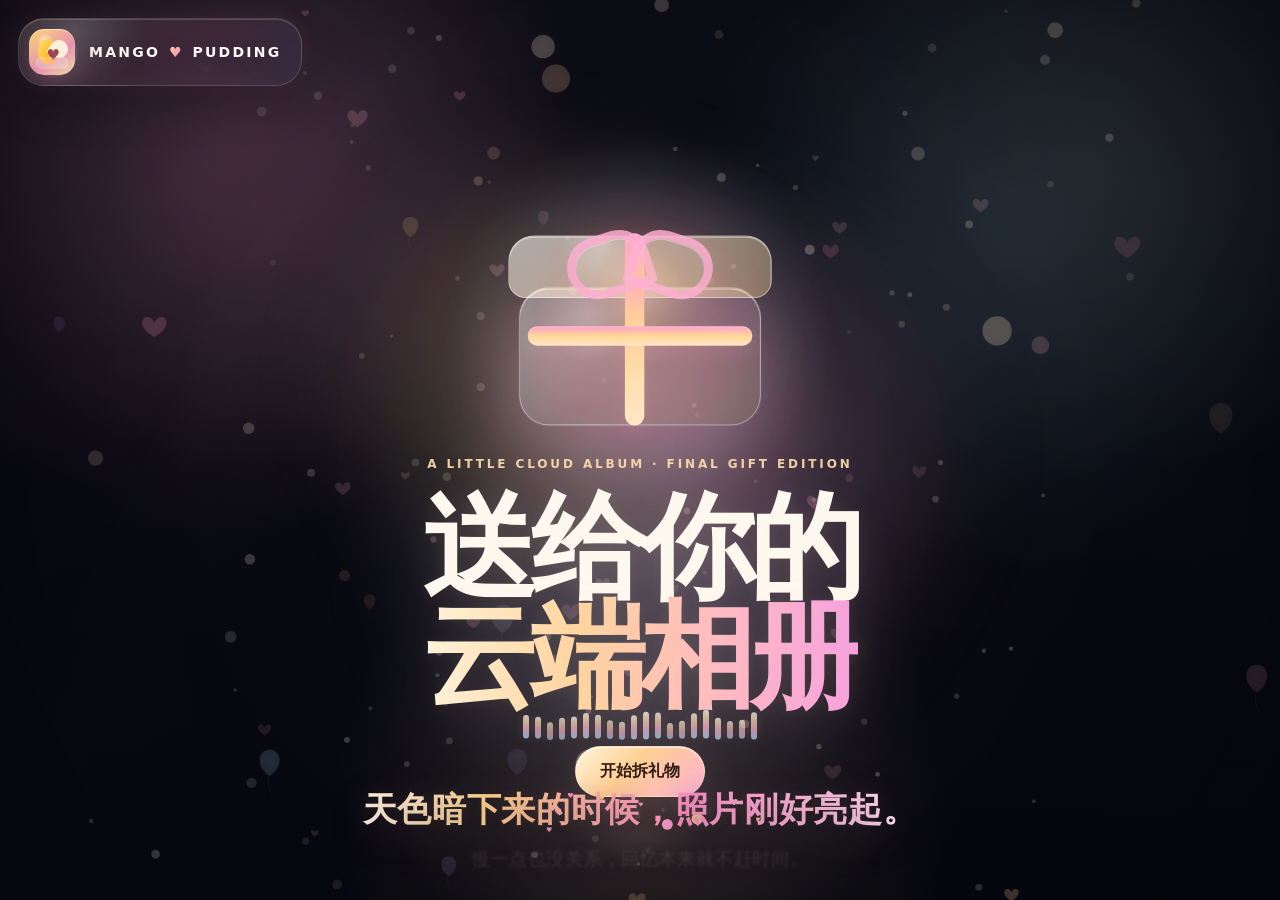
==== index.html @ 4a368c76 "album: mobile build" ====
<!DOCTYPE html>
<html lang="zh-CN">
<head>
  <meta charset="UTF-8" />
  <meta name="viewport" content="width=device-width, initial-scale=1.0, maximum-scale=1.0" />
  <title>送给你的云端相册 · FINAL</title>
  <link rel="stylesheet" href="style.css" />
  <link rel="stylesheet" href="mobile.css" />
</head>
<body>
  <div class="noise"></div>
  <div class="beat-flash" id="beatFlash"></div>
  <canvas id="starCanvas" aria-hidden="true"></canvas>
  <canvas id="fxCanvas" aria-hidden="true"></canvas>

  <div class="variety-subtitle" id="subtitleBar">
    <span class="subtitle-tag" id="subtitleTag">综艺字幕</span>
    <span class="subtitle-text" id="subtitleText">准备拆开这份礼物。</span>
  </div>

  <div class="sfx-badge" id="sfxBadge">♪ BGM READY</div>

  <div class="brand-mark" id="brandMark" title="Mango Pudding inspired mark">
    <div class="brand-orbit"></div>
    <div class="brand-cup">
      <span class="brand-mango"></span>
      <span class="brand-cream"></span>
      <span class="brand-heart">♥</span>
    </div>
    <div class="brand-text">
      <span class="brand-title">MANGO <span class="brand-heart-inline">♥</span> PUDDING</span>
    </div>
  </div>

  <button class="sound-enable-btn" id="soundEnableBtn">启用声音</button>

  <div class="lyric-overlay" id="lyricOverlay">
    <div class="beat-bars" id="beatBars" aria-hidden="true">
      <span class="bar"></span><span class="bar"></span><span class="bar"></span><span class="bar"></span><span class="bar"></span>
      <span class="bar"></span><span class="bar"></span><span class="bar"></span><span class="bar"></span><span class="bar"></span>
      <span class="bar"></span><span class="bar"></span><span class="bar"></span><span class="bar"></span><span class="bar"></span>
      <span class="bar"></span><span class="bar"></span><span class="bar"></span><span class="bar"></span><span class="bar"></span>
    </div>
    <div class="lyric-ghost lyric-prev" id="lyricPrev"></div>
    <strong id="lyricLine">按下音乐，让回忆跟着旋律浮起来。</strong>
    <div class="lyric-ghost lyric-next" id="lyricNext"></div>
    <button type="button" class="lyric-min" id="lyricMin" aria-label="收起歌词">⌄</button>
  </div>

  <main id="app">
    <div class="cinema-vignette" id="cinemaVignette" aria-hidden="true"></div>
    <section class="screen screen-active intro-screen" id="introScreen">
      <div class="aurora"></div>
      <div class="story-progress story-progress-intro" id="storyProgress">
        <div class="story-step active" data-step="intro"><span>01</span><b>开箱礼物</b></div>
        <div class="story-step" data-step="password"><span>02</span><b>输入密码</b></div>
        <div class="story-step" data-step="loading"><span>03</span><b>载入回忆</b></div>
        <div class="story-step" data-step="album"><span>04</span><b>浏览相册</b></div>
        <div class="story-step" data-step="letter"><span>05</span><b>拆开信纸</b></div>
      </div>

      <div class="gift-ceremony-wrap">
        <div class="gift-halo"></div>
        <div class="gift-wrap">
          <div class="gift-box" id="giftBox">
            <div class="gift-lid"></div>
            <div class="gift-ribbon-v"></div>
            <div class="gift-ribbon-h"></div>
            <div class="gift-body"></div>
            <div class="gift-glow"></div>
            <div class="gift-burst gift-burst-1"></div>
            <div class="gift-burst gift-burst-2"></div>
            <div class="gift-burst gift-burst-3"></div>
          </div>
        </div>
      </div>

      <p class="eyebrow">A LITTLE CLOUD ALBUM · FINAL GIFT EDITION</p>
      <h1>送给你的<br><span>云端相册</span></h1>
      <p class="intro-text">这次不是普通网页，是一份可以被慢慢拆开的礼物。先开箱，再看见那些被认真保存的瞬间。</p>
      <div class="intro-action-row">
        <button class="primary-btn" id="openGiftBtn">开始拆礼物</button>
        <span class="intro-pill">适合手机打开 · 仪式感更满</span>
      </div>
    </section>

    <section class="screen password-screen" id="passwordScreen">
      <div class="glass-card password-card">
        <p class="eyebrow">PRIVATE MEMORY</p>
        <h2>输入我们的纪念密码</h2>
        <p class="muted">默认密码是 <b>520</b>，你可以在 <b>app.js</b> 里改成纪念日、生日、第一次见面的日期。</p>
        <div class="password-row">
          <input id="passwordInput" type="password" inputmode="numeric" placeholder="" autocomplete="off" />
          <button id="unlockBtn">进入</button>
        </div>
        <p class="error-text" id="passwordError"></p>
      </div>
    </section>

    <section class="screen loading-screen" id="loadingScreen">
      <div class="loader-orb"><span></span><span></span><span></span></div>
      <p class="eyebrow">MEMORY ENGINE</p>
      <h2>正在拼接这份礼物的回忆剧情</h2>
      <div class="loading-lines" id="loadingLines"></div>
      <div class="progress"><div class="progress-bar" id="progressBar"></div></div>
    </section>

    <section class="screen album-screen" id="albumScreen">
      <div class="m-status" id="mStatus">
        <span class="m-status-brand"><i>♥</i>MANGO PUDDING</span>
        <span class="m-status-days"><b id="mStatusDays">0</b> 天</span>
      </div>
      <header class="topbar">
        <div>
          <p class="eyebrow">LOVE ARCHIVE · FINAL</p>
          <h2>那些值得被认真打开的瞬间</h2>
          <div class="variety-badge">🎬 送礼剧情已进入：相册浏览阶段</div>
        </div>
        <div class="top-actions">
          <button class="ghost-btn icon-btn" id="resetDragBtn"><span>↺</span> 归位</button>
          <button class="ghost-btn icon-btn" id="timelineBtn"><span>◌</span> 时间轴</button>
          <button class="ghost-btn icon-btn" id="letterBtn"><span>✦</span> 信</button>
        </div>
      </header>

      <div class="love-duration-pill" id="loveDuration" aria-live="polite">
        <span class="love-duration-kicker">OUR LITTLE UNIVERSE</span>
        <span class="love-duration-main">
          我们把日子攒成星光：
          <b data-love="days">0</b><em>天</em>
          <b data-love="hours">00</b><em>时</em>
          <b data-love="minutes">00</b><em>分</em>
          <b data-love="seconds">00</b><em>秒</em>
        </span>
        <span class="love-duration-sub">从那一刻开始，时间也有了偏心</span>
      </div>

      <section class="album-stage" id="albumStage">
        <div class="carousel" id="carousel"></div>
        <div class="center-orb" id="centerOrb">
          <span>OUR<br>MEMORY</span>
          <small id="beatHint">BGM PULSE</small>
        </div>
      </section>

      <section class="mobile-gallery" id="mobileGallery"></section>
      <p class="drag-tip" id="dragTip">环绕模式可拖动旋转；切心形时会先爆散再重组；点击照片会从原位飞到中间并支持左右切换。</p>

      <nav class="m-dock" id="mDock" aria-label="相册工具">
        <button type="button" data-act="layout"><span aria-hidden="true">▦</span><em>布局</em></button>
        <button type="button" data-act="timeline"><span aria-hidden="true">◌</span><em>时间轴</em></button>
        <button type="button" data-act="letter"><span aria-hidden="true">✦</span><em>信</em></button>
        <button type="button" data-act="music"><span aria-hidden="true">♪</span><em>音乐</em></button>
      </nav>
    </section>

    <section class="panel-screen" id="timelinePanel">
      <div class="panel glass-card timeline-roll">
        <button class="close-btn" data-close="timelinePanel">×</button>
        <p class="eyebrow">TIMELINE</p>
        <h2>我们的小小时间线</h2>
        <div class="timeline" id="timelineList"></div>
      </div>
    </section>

    <section class="panel-screen" id="letterPanel">
      <div class="panel glass-card letter-paper unfold-paper">
        <button class="close-btn" data-close="letterPanel">×</button>
        <p class="eyebrow">A LETTER FOR YOU</p>
        <h2>写给你</h2>
        <div class="letter-lines" id="letterTypingArea">
          <p class="type-line" data-text="我把这些照片放进一个网页里，不是因为它们拍得多完美，而是因为每一张背后，都有一个我想认真保存的你。"></p>
          <p class="type-line" data-text="真正想送出去的，从来不只是照片本身，而是那时候的风、光、说过的话，还有当时一起站在画面里的心情。"></p>
          <p class="type-line" data-text="如果你喜欢，这个网页以后还可以继续长大。新的照片、新的旅行、新的小事，都能慢慢加进来。"></p>
          <p class="type-line signature type-line-sign" data-text="故事还没写完，下一页留给我们。"></p>
          <div class="letter-signature-stamp">For You · Mango Pudding</div>
        </div>
      </div>
    </section>
  </main>

  <div class="modal" id="photoModal">
    <div class="modal-backdrop" id="modalBackdrop"></div>
    <div class="modal-card">
      <button class="close-btn" id="modalClose">×</button>
      <button class="modal-nav modal-prev" id="modalPrev">‹</button>
      <button class="modal-nav modal-next" id="modalNext">›</button>
      <div class="modal-photo-wrap">
        <img id="modalImg" src="" alt="放大的照片" />
        <div class="memory-sticker big-sticker" id="modalSticker">回忆标签</div>
      </div>
      <div class="modal-content">
        <p class="modal-date" id="modalDate"></p>
        <h3 id="modalTitle"></h3>
        <p id="modalDesc"></p>
      </div>
    </div>
  </div>

  <div class="m-sheet" id="mSheet" aria-hidden="true">
    <div class="m-sheet-backdrop" data-close-sheet></div>
    <div class="m-sheet-card" role="dialog" aria-label="选择相册排布">
      <p class="m-sheet-title">选择相册的样子</p>
      <div class="m-modes">
        <button type="button" data-mode="carousel"><span aria-hidden="true">◯</span>环绕</button>
        <button type="button" data-mode="heart"><span aria-hidden="true">♥</span>双心</button>
        <button type="button" data-mode="grid"><span aria-hidden="true">▦</span>平铺</button>
        <button type="button" data-mode="galaxy"><span aria-hidden="true">✺</span>银河</button>
        <button type="button" data-mode="film"><span aria-hidden="true">▤</span>胶片</button>
        <button type="button" data-mode="focus"><span aria-hidden="true">◎</span>聚焦</button>
      </div>
      <button type="button" class="m-sheet-close" data-close-sheet>收起</button>
    </div>
  </div>

  <audio id="bgm" loop preload="none"></audio>
  <script src="lyrics.js"></script>
  <script src="app.js"></script>
  <script src="mobile-shell.js"></script>
</body>
</html>
---- style.css ----
* { box-sizing: border-box; }
:root {
  --bg: #080811;
  --card: rgba(255,255,255,.1);
  --card-strong: rgba(255,255,255,.16);
  --text: #fff8ef;
  --muted: rgba(255,248,239,.68);
  --gold: #ffd28a;
  --pink: #ff9ecb;
  --blue: #98dcff;
  --line: rgba(255,255,255,.16);
  --beat-scale: 1;
  --flash-alpha: 0;
}
html, body {
  width: 100%; min-height: 100%; margin: 0; overflow-x: hidden;
  font-family: "PingFang SC", "Microsoft YaHei", system-ui, -apple-system, BlinkMacSystemFont, sans-serif;
  background:
    radial-gradient(circle at 20% 15%, rgba(255,154,203,.18), transparent 26%),
    radial-gradient(circle at 80% 25%, rgba(116,211,255,.14), transparent 28%),
    radial-gradient(circle at 50% 90%, rgba(255,210,138,.13), transparent 30%),
    var(--bg);
  color: var(--text);
}
body { min-height: 100vh; }
body.modal-open { overflow: hidden; }
button, input { font: inherit; }
button { cursor: pointer; border: 0; }
.noise {
  position: fixed; inset: 0; pointer-events: none; opacity: .18; mix-blend-mode: overlay;
  background-image: linear-gradient(115deg, transparent 0%, rgba(255,255,255,.05) 50%, transparent 100%);
  z-index: 5;
}
.beat-flash {
  position: fixed; inset: 0; pointer-events: none; z-index: 3;
  background: radial-gradient(circle at 50% 50%, rgba(255,230,186,.18), rgba(255,158,203,.05) 35%, transparent 60%);
  opacity: var(--flash-alpha);
  transition: opacity .12s linear;
  mix-blend-mode: screen;
}
#starCanvas, #fxCanvas {
  position: fixed; inset: 0; width: 100%; height: 100%; pointer-events: none;

  mix-blend-mode: normal !important;
  filter: none !important;
}
#starCanvas { z-index: 0; }
#fxCanvas { z-index: 4; }
#app { position: relative; z-index: 2; }
.screen {
  min-height: 100vh; width: 100%; display: none; position: relative; padding: 26px;
}
.screen-active { display: flex; }
.intro-screen, .password-screen, .loading-screen {
  align-items: center; justify-content: center; text-align: center; flex-direction: column;
}
.album-screen { flex-direction: column; }
.glass-card {
  background: linear-gradient(180deg, rgba(255,255,255,.12), rgba(255,255,255,.08));
  border: 1px solid rgba(255,255,255,.14);
  backdrop-filter: blur(24px); -webkit-backdrop-filter: blur(24px);
  box-shadow: 0 24px 80px rgba(0,0,0,.28), inset 0 1px 0 rgba(255,255,255,.25);
}
.aurora {
  position: absolute; pointer-events: none; width: 70vw; height: 70vw; max-width: 780px; max-height: 780px;
  border-radius: 999px;
  background:
    radial-gradient(circle at 40% 40%, rgba(255,210,138,.32), transparent 38%),
    radial-gradient(circle at 60% 50%, rgba(255,158,203,.26), transparent 46%),
    radial-gradient(circle at 50% 65%, rgba(152,220,255,.2), transparent 42%);
  filter: blur(42px); animation: breathe 7s ease-in-out infinite;
}
@keyframes breathe { 0%,100% { transform: scale(.9) rotate(0deg); opacity: .75;} 50% { transform: scale(1.08) rotate(10deg); opacity: 1; } }
.eyebrow { letter-spacing: .22em; font-size: 12px; color: var(--gold); margin: 0 0 12px; font-weight: 700; }
h1,h2,h3,p { position: relative; z-index: 2; }
h1 { font-size: clamp(42px, 8vw, 92px); line-height: 1.04; margin: 10px 0 16px; letter-spacing: -0.07em; text-shadow: 0 16px 45px rgba(255,158,203,.22); }
h1 span { background: linear-gradient(110deg, #fff8ef, #ffd28a 38%, #ff9ecb 70%, #98dcff); -webkit-background-clip: text; color: transparent; }
h2 { font-size: clamp(28px, 5vw, 54px); line-height: 1.08; margin: 0 0 14px; letter-spacing: -0.05em; }
.intro-text, .muted, .drag-tip { color: var(--muted); max-width: 680px; line-height: 1.8; }
.primary-btn,.ghost-btn,.password-row button {
  position: relative; z-index: 10; color: #18100c;
  background: linear-gradient(135deg, #fff8df, #ffd28a, #ffb7dc);
  border-radius: 999px; padding: 14px 24px; font-weight: 800;
  box-shadow: 0 16px 50px rgba(255,172,129,.28), inset 0 1px 0 rgba(255,255,255,.7);
  transition: transform .25s ease, box-shadow .25s ease, filter .25s ease;
}
.primary-btn:hover,.ghost-btn:hover,.password-row button:hover { transform: translateY(-2px); box-shadow: 0 22px 65px rgba(255,172,129,.35), inset 0 1px 0 rgba(255,255,255,.75); }
.primary-btn:disabled { opacity: .7; cursor: default; }
.ghost-btn { background: rgba(255,255,255,.1); color: var(--text); border: 1px solid rgba(255,255,255,.14); backdrop-filter: blur(16px); box-shadow: none; padding: 10px 16px; }
.story-progress {
  position: absolute; top: 20px; left: 50%; transform: translateX(-50%);
  width: min(1100px, calc(100vw - 32px)); display: flex; gap: 10px; z-index: 10;
}
.story-step {
  flex: 1; min-width: 0; padding: 10px 12px; border-radius: 18px;
  background: rgba(255,255,255,.06); border: 1px solid rgba(255,255,255,.08);
  color: rgba(255,248,239,.6); display: flex; align-items: center; gap: 10px; backdrop-filter: blur(16px);
}
.story-step span {
  width: 26px; height: 26px; border-radius: 999px; display: inline-flex; align-items: center; justify-content: center;
  background: rgba(255,255,255,.08); font-size: 12px; font-weight: 700;
}
.story-step b { font-size: 13px; font-weight: 700; white-space: nowrap; overflow: hidden; text-overflow: ellipsis; }
.story-step.active, .story-step.done {
  color: #fff8ef; background: rgba(255,255,255,.12); border-color: rgba(255,255,255,.18);
}
.story-step.active span, .story-step.done span {
  background: linear-gradient(135deg, #fff8df, #ffd28a, #ffb7dc); color: #22160e;
}
.story-step.active { box-shadow: 0 0 0 1px rgba(255,255,255,.04), 0 16px 40px rgba(255,158,203,.12); }
.gift-ceremony-wrap { position: relative; margin-top: 72px; }
.gift-halo {
  position: absolute; inset: 50% auto auto 50%; transform: translate(-50%, -50%);
  width: 320px; height: 320px; border-radius: 999px;
  background: radial-gradient(circle, rgba(255,210,138,.24), rgba(255,158,203,.16) 40%, transparent 70%);
  filter: blur(14px); animation: haloBreath 3.2s ease-in-out infinite;
}
@keyframes haloBreath { 0%,100% { transform: translate(-50%, -50%) scale(.9);} 50% { transform: translate(-50%, -50%) scale(1.08);} }
.gift-wrap { pointer-events: none; height: 220px; width: 240px; position: relative; margin-bottom: 22px; perspective: 900px; }
.gift-box { position: absolute; inset: 0; transform-style: preserve-3d; animation: floatGift 3.5s ease-in-out infinite; }
.gift-box.opening { animation: none; }
@keyframes floatGift { 0%,100% { transform: translateY(0) rotate(-2deg);} 50% { transform: translateY(-12px) rotate(2deg);} }
.gift-body {
  position: absolute; left: 35px; right: 35px; bottom: 15px; height: 110px; border-radius: 24px;
  background: linear-gradient(145deg, rgba(255,255,255,.36), rgba(255,174,211,.28));
  border: 1px solid rgba(255,255,255,.36); box-shadow: inset 0 1px 0 rgba(255,255,255,.65), 0 25px 65px rgba(255,158,203,.25);
}
.gift-lid {
  position: absolute; left: 25px; right: 25px; bottom: 118px; height: 44px; border-radius: 22px 22px 14px 14px;
  background: linear-gradient(145deg, rgba(255,248,239,.52), rgba(255,210,138,.34)); border: 1px solid rgba(255,255,255,.4);
  transform-origin: 10% 100%; transition: transform 1.1s cubic-bezier(.2,.8,.2,1); z-index: 4;
}
.gift-box.opening .gift-lid { transform: rotateZ(-28deg) translate(-20px, -34px); }
.gift-ribbon-v,.gift-ribbon-h { position: absolute; background: linear-gradient(180deg, #ff9ecb, #ffd28a); z-index: 5; }
.gift-ribbon-v { left: 106px; bottom: 16px; width: 18px; height: 146px; border-radius: 12px; }
.gift-ribbon-h { left: 42px; right: 42px; bottom: 74px; height: 18px; border-radius: 12px; }
.gift-glow {
  position: absolute; left: 50%; bottom: 74px; transform: translateX(-50%); width: 74px; height: 74px; border-radius: 999px;
  background: radial-gradient(circle, rgba(255,255,255,.9), rgba(255,210,138,.55), transparent 70%); filter: blur(6px); opacity: .45;
  transition: opacity .5s ease, transform .8s ease;
}
.gift-box.opening .gift-glow { opacity: 1; transform: translateX(-50%) scale(1.6); }
.gift-burst {
  position: absolute; left: 50%; bottom: 90px; width: 6px; height: 6px; border-radius: 999px; opacity: 0;
  background: radial-gradient(circle, rgba(255,255,255,.95), rgba(255,210,138,.8), transparent 72%);
  transform: translate(-50%, -50%) scale(.2);
}
.gift-box.opening .gift-burst-1 { animation: burstUp 1s ease forwards; }
.gift-box.opening .gift-burst-2 { animation: burstLeft 1s ease forwards .05s; }
.gift-box.opening .gift-burst-3 { animation: burstRight 1s ease forwards .09s; }
@keyframes burstUp { 0%{opacity:0; transform:translate(-50%,-20%) scale(.2);} 30%{opacity:1;} 100%{opacity:0; transform:translate(-50%,-230%) scale(18);} }
@keyframes burstLeft { 0%{opacity:0; transform:translate(-50%,-30%) scale(.2);} 30%{opacity:1;} 100%{opacity:0; transform:translate(-440%,-180%) scale(13);} }
@keyframes burstRight { 0%{opacity:0; transform:translate(-50%,-30%) scale(.2);} 30%{opacity:1;} 100%{opacity:0; transform:translate(340%,-170%) scale(13);} }
.intro-action-row { display: flex; align-items: center; gap: 14px; flex-wrap: wrap; justify-content: center; }
.intro-pill {
  padding: 10px 14px; border-radius: 999px; background: rgba(255,255,255,.08); border: 1px solid rgba(255,255,255,.1);
  color: rgba(255,248,239,.72); font-size: 13px; backdrop-filter: blur(14px);
}
.password-card {
  width: min(720px, calc(100vw - 32px)); padding: 40px 28px; border-radius: 28px;
}
.password-row { display: flex; gap: 12px; justify-content: center; flex-wrap: wrap; }
.password-row input {
  min-width: min(340px, calc(100vw - 80px)); padding: 16px 18px; border-radius: 18px; border: 1px solid rgba(255,255,255,.16);
  background: rgba(255,255,255,.08); color: var(--text); outline: none; box-shadow: inset 0 1px 0 rgba(255,255,255,.16);
}
.password-row input::placeholder { color: rgba(255,255,255,.35); }
.error-text { min-height: 22px; color: #ffb6c7; }
.loader-orb { display:flex; gap:10px; margin-bottom: 18px; }
.loader-orb span {
  width: 16px; height: 16px; border-radius: 999px; background: linear-gradient(135deg, #fff8df, #ffd28a, #ff9ecb);
  animation: loaderBounce 1.1s ease-in-out infinite;
}
.loader-orb span:nth-child(2){ animation-delay: .12s; }
.loader-orb span:nth-child(3){ animation-delay: .24s; }
@keyframes loaderBounce { 0%,100%{ transform: translateY(0); opacity: .5;} 50%{ transform: translateY(-12px); opacity:1;} }
.loading-lines { width:min(720px, calc(100vw - 32px)); text-align:left; margin: 10px auto 16px; color: rgba(255,248,239,.74); min-height: 120px; }
.loading-line { margin: 12px 0; opacity: 0; animation: fadeLine .35s ease forwards; }
@keyframes fadeLine { to { opacity: 1; transform: translateY(0); } }
.progress { width:min(720px, calc(100vw - 32px)); height: 12px; border-radius: 999px; background: rgba(255,255,255,.08); overflow:hidden; }
.progress-bar { width:0%; height:100%; border-radius:999px; background: linear-gradient(90deg, #fff8df, #ffd28a, #ff9ecb, #98dcff); box-shadow: 0 0 20px rgba(255,210,138,.3); transition: width .45s ease; }
.topbar { display:flex; justify-content: space-between; align-items:flex-start; gap: 18px; margin-top: 54px; flex-wrap: wrap; }
.top-actions { display:flex; gap:10px; flex-wrap: wrap; align-items: center; }
.mode-switch {
  display:flex; align-items:center; gap:8px; padding:6px; border-radius:999px; background: rgba(255,255,255,.08);
  border:1px solid rgba(255,255,255,.12); backdrop-filter: blur(16px); box-shadow: 0 8px 32px rgba(0,0,0,.18);
}
.mode-btn {
  border:0; border-radius:999px; padding:10px 16px; color: rgba(255,248,239,.82); background: transparent; font-weight:700; transition: all .28s ease;
}
.mode-btn:hover { background: rgba(255,255,255,.08); color:#fff8ef; }
.mode-btn.active {
  background: linear-gradient(135deg, rgba(255,248,223,.95), rgba(255,210,138,.95), rgba(255,183,220,.95)); color:#18100c;
  box-shadow: 0 8px 28px rgba(255,172,129,.24);
}
.variety-badge {
  display: inline-flex; align-items: center; gap: 8px; margin-top: 8px; padding: 8px 14px; border-radius: 999px;
  background: rgba(255,255,255,.08); border: 1px solid rgba(255,255,255,.12); color: rgba(255,248,239,.76); font-size: 13px;
}
.album-stage {
  position: relative; min-height: 540px; margin-top: 16px; border-radius: 36px; overflow: hidden;
  background: linear-gradient(180deg, rgba(255,255,255,.04), rgba(255,255,255,.02));
  border: 1px solid rgba(255,255,255,.08); box-shadow: inset 0 1px 0 rgba(255,255,255,.06);
  touch-action: none;
}
.carousel { position: absolute; inset: 0; }
.center-orb {
  position:absolute; left:50%; top:50%; transform: translate(-50%, -50%) scale(var(--beat-scale));
  width: 158px; height: 158px; border-radius: 999px; display:flex; flex-direction:column; align-items:center; justify-content:center;
  text-align:center; color:#fff8ef; font-weight:800; letter-spacing:.06em;
  background: radial-gradient(circle at 30% 30%, rgba(255,255,255,.18), rgba(255,255,255,.05) 55%, rgba(255,210,138,.06));
  border: 1px solid rgba(255,255,255,.14); box-shadow: 0 16px 60px rgba(0,0,0,.28), inset 0 1px 0 rgba(255,255,255,.18);
  backdrop-filter: blur(20px); transition: transform .14s linear, box-shadow .14s linear;
}
.center-orb small { display:block; margin-top:10px; font-size:11px; color: rgba(255,248,239,.54); letter-spacing: .18em; }
.photo-card {
  position: absolute; left:50%; top:50%; width: 174px; height: 246px; border-radius: 24px; padding: 10px; background: rgba(14,14,22,.58);
  border: 1px solid rgba(255,255,255,.12); box-shadow: 0 20px 70px rgba(0,0,0,.34); cursor:pointer; overflow: visible;
  transition: transform .82s cubic-bezier(.2,.82,.18,1), opacity .48s ease, filter .48s ease, box-shadow .4s ease;
}
.photo-card::before {
  content:""; position:absolute; inset:-10px; border-radius:28px; background: radial-gradient(circle at 50% 50%, rgba(255,210,138,.18), transparent 70%);
  opacity:0; transition: opacity .35s ease; pointer-events:none;
}
.photo-card:hover::before, .photo-card.front-photo::before { opacity: 1; }
.photo-card:hover { box-shadow: 0 32px 90px rgba(0,0,0,.55), 0 0 24px rgba(255,210,138,.15); }
.photo-card img, .mobile-photo img, #modalImg {
  width:100%; height:100%; object-fit: cover; border-radius: 18px; display:block; user-select:none; pointer-events:none;
}
.photo-card img { box-shadow: 0 18px 55px rgba(0,0,0,.28); }
.photo-card > span {
  position:absolute; left:18px; right:18px; bottom: 14px; z-index:3; font-size:14px; font-weight:700; color:#fff8ef;
  text-shadow: 0 4px 20px rgba(0,0,0,.55);
}
.memory-sticker {
  position:absolute; top:-10px; right:-8px; z-index:4; padding: 8px 12px; border-radius: 14px;
  background: linear-gradient(135deg, rgba(255,248,223,.96), rgba(255,210,138,.92), rgba(255,183,220,.92));
  color:#24170f; font-weight: 900; font-size: 11px; letter-spacing: .06em; box-shadow: 0 10px 26px rgba(255,172,129,.24);
  transform: rotate(8deg);
}
.memory-sticker.alt { left:-8px; right:auto; transform: rotate(-7deg); background: linear-gradient(135deg, rgba(255,255,255,.95), rgba(152,220,255,.9), rgba(255,183,220,.86)); }
.big-sticker {
  top: 18px; right: 18px; left: auto; transform: rotate(6deg); font-size: 12px; padding: 10px 14px;
}
.mobile-gallery { display:none; margin-top: 20px; grid-template-columns: repeat(2, minmax(0, 1fr)); gap: 14px; }
.mobile-photo {
  position:relative; min-height: 210px; border-radius: 22px; padding: 8px; background: rgba(14,14,22,.55);
  border:1px solid rgba(255,255,255,.12); box-shadow: 0 14px 40px rgba(0,0,0,.25);
}
.mobile-photo span { position:absolute; left:16px; bottom: 12px; font-size:13px; font-weight:700; text-shadow:0 4px 18px rgba(0,0,0,.5); }
.drag-tip { max-width: 760px; margin: 18px auto 0; text-align: center; }
.panel-screen {
  position: fixed; inset: 0; display:none; align-items:center; justify-content:center; padding: 24px; z-index: 40;
  background: rgba(8,8,17,.48); backdrop-filter: blur(10px);
}
.panel-screen.show { display:flex; }
.panel { width: min(880px, calc(100vw - 32px)); max-height: min(84vh, 860px); overflow:auto; border-radius: 32px; padding: 28px 24px 24px; position:relative; }
.timeline-roll {
  transform-origin: top center; transform: perspective(1200px) rotateX(-16deg) scaleY(.25) translateY(-30px); opacity:0;
  transition: transform .7s cubic-bezier(.18,.82,.18,1), opacity .42s ease; overflow:hidden;
}
.panel-screen.show .timeline-roll { transform: perspective(1200px) rotateX(0) scaleY(1) translateY(0); opacity:1; }
.timeline { position:relative; display:grid; gap: 16px; margin-top: 14px; }
.timeline::before {
  content:""; position:absolute; left: 44px; top:0; bottom:0; width:2px;
  background: linear-gradient(180deg, rgba(255,210,138,.8), rgba(255,158,203,.55), rgba(152,220,255,.45)); opacity:.55;
}
.timeline-item {
  position:relative; padding: 18px 18px 18px 74px; border-radius: 20px; background: rgba(255,255,255,.05);
  border: 1px solid rgba(255,255,255,.08); opacity:0; transform: translateY(26px); transition: transform .45s ease, opacity .45s ease;
}
.timeline-item::before {
  content:""; position:absolute; left:37px; top: 24px; width:16px; height:16px; border-radius:999px;
  background: linear-gradient(135deg, #ffd28a, #ff9ecb); box-shadow: 0 0 24px rgba(255,182,124,.42);
}
.timeline-date { display:inline-flex; margin-bottom: 8px; padding: 6px 10px; border-radius:999px; background: rgba(255,255,255,.08); font-size:12px; color:var(--gold); font-weight:800; }
.panel-screen.show .timeline-item { opacity:1; transform: translateY(0); }
.panel-screen.show .timeline-item:nth-child(1){ transition-delay:.10s; }
.panel-screen.show .timeline-item:nth-child(2){ transition-delay:.18s; }
.panel-screen.show .timeline-item:nth-child(3){ transition-delay:.26s; }
.panel-screen.show .timeline-item:nth-child(4){ transition-delay:.34s; }
.panel-screen.show .timeline-item:nth-child(5){ transition-delay:.42s; }
.unfold-paper {
  transform-origin: top center; transform: perspective(1200px) rotateX(-24deg) scaleY(.18); opacity:0;
  transition: transform .78s cubic-bezier(.18,.82,.18,1), opacity .42s ease;
  background: linear-gradient(180deg, rgba(255,253,246,.97), rgba(255,248,237,.95)), rgba(255,255,255,.95);
  color: #4a3a2a; box-shadow: 0 34px 110px rgba(0,0,0,.35), inset 0 0 40px rgba(255,215,167,.18);
}
.unfold-paper .eyebrow, .unfold-paper h2 { color: #7f5f3d; }
.unfold-paper p { color:#5d4a39; }
.panel-screen.show .unfold-paper { transform: perspective(1200px) rotateX(0) scaleY(1); opacity:1; }
.letter-lines { margin-top:18px; min-height: 220px; }
.type-line { min-height: 2.2em; white-space: pre-wrap; line-height: 2; letter-spacing:.01em; }
.type-line.typing::after, .type-line.done::after {
  content:""; display:inline-block; width:10px; height:1.05em; margin-left:3px; vertical-align:-2px; background: rgba(127,95,61,.75); animation: caretBlink .8s step-end infinite;
}
.type-line.done::after { display:none; }
@keyframes caretBlink { 50% { opacity:0; } }
.type-line-sign { text-align:right; font-weight: 800; }
.modal {
  display:flex !important; opacity:0; visibility:hidden; pointer-events:none; transition: opacity .34s ease, visibility .34s ease;
  position: fixed; inset:0; z-index: 60; align-items: center; justify-content: center; padding: 18px;
}
.modal.show { opacity:1; visibility:visible; pointer-events:auto; }
.modal-backdrop { position:absolute; inset:0; opacity:0; transition: opacity .34s ease; background: rgba(8,8,17,.68); backdrop-filter: blur(14px); }
.modal.show .modal-backdrop { opacity:1; }
.modal-card {
  position:relative; z-index:2; width: min(960px, calc(100vw - 32px)); max-height: min(90vh, 760px); display:grid; grid-template-columns: 1.05fr .95fr;
  gap: 22px; align-items: stretch; padding: 18px; border-radius: 30px;
  background: linear-gradient(180deg, rgba(255,255,255,.13), rgba(255,255,255,.08));
  border: 1px solid rgba(255,255,255,.14); backdrop-filter: blur(24px);
  box-shadow: 0 30px 90px rgba(0,0,0,.36), inset 0 1px 0 rgba(255,255,255,.24);
  transform: translateY(24px) scale(.88); opacity:0; transform-origin:center center;
  transition: transform .46s cubic-bezier(.18,.82,.18,1), opacity .34s ease;
}
.modal.show .modal-card { transform: translateY(0) scale(1); opacity:1; }
.modal.flighting .modal-card { opacity: 0 !important; transform: scale(.92) translateY(20px) !important; }
.modal-photo-wrap { position:relative; min-height: 420px; border-radius: 24px; overflow: hidden; }
.modal-photo-wrap img {
  border-radius: 24px; height: 100%; min-height: 420px; object-fit: cover; transform: scale(1.08); transition: transform .62s cubic-bezier(.18,.82,.18,1) .05s;
}
.modal.show .modal-photo-wrap img { transform: scale(1); }
.modal-content { display:flex; flex-direction:column; justify-content:center; padding-right: 12px; }
.modal-content > * { opacity:0; transform: translateY(12px); transition: opacity .34s ease, transform .42s ease; }
.modal.show .modal-content > * { opacity:1; transform: translateY(0); }
.modal.show .modal-content > *:nth-child(1){ transition-delay:.08s; }
.modal.show .modal-content > *:nth-child(2){ transition-delay:.14s; }
.modal.show .modal-content > *:nth-child(3){ transition-delay:.20s; }
.modal-date { color: var(--gold); letter-spacing:.16em; font-size: 12px; font-weight: 800; margin-bottom: 8px; }
.modal-content h3 { margin: 0 0 14px; font-size: clamp(28px, 4vw, 46px); line-height: 1.08; text-wrap: balance; }
.modal-content p:last-child { color: rgba(255,248,239,.78); line-height: 1.9; }
.close-btn {
  position:absolute; right: 16px; top: 16px; width: 42px; height: 42px; border-radius: 999px; z-index:5;
  background: rgba(255,255,255,.1); color: var(--text); border:1px solid rgba(255,255,255,.12); backdrop-filter: blur(12px);
}
.modal-nav {
  position:absolute; top:50%; transform: translateY(-50%); z-index:6; width:52px; height:52px; border-radius:999px;
  background: rgba(255,255,255,.12); color:var(--text); border:1px solid rgba(255,255,255,.12); backdrop-filter: blur(12px); font-size: 28px; font-weight: 700;
}
.modal-prev { left: 12px; }
.modal-next { right: 12px; }
.modal-flight-clone {
  position: fixed; object-fit: cover; border-radius: 22px; z-index: 70;
  box-shadow: 0 20px 80px rgba(0,0,0,.4), 0 0 20px rgba(255,210,138,.2);
  transition: left .52s cubic-bezier(.18,.82,.18,1), top .52s cubic-bezier(.18,.82,.18,1), width .52s cubic-bezier(.18,.82,.18,1), height .52s cubic-bezier(.18,.82,.18,1), border-radius .52s cubic-bezier(.18,.82,.18,1), opacity .18s ease;
  pointer-events: none;
}
.variety-subtitle {
  position: fixed; left: 50%; bottom: 18px; transform: translateX(-50%) translateY(0); width: min(720px, calc(100vw - 26px)); z-index: 80;
  display:flex; align-items:center; gap:12px; padding: 12px 16px; border-radius: 20px; background: rgba(8,8,17,.74);
  border:1px solid rgba(255,255,255,.12); backdrop-filter: blur(16px); box-shadow: 0 18px 60px rgba(0,0,0,.36);
}
.subtitle-tag {
  flex: none; padding: 8px 10px; border-radius: 999px; background: linear-gradient(135deg, #fff8df, #ffd28a, #ffb7dc); color:#21140d; font-size: 12px; font-weight: 900;
}
.subtitle-text { color: rgba(255,248,239,.95); font-size: 14px; line-height: 1.6; }
.sfx-badge {
  position: fixed; top: 18px; right: 18px; z-index: 81; padding: 10px 12px; border-radius: 999px; font-size: 12px; font-weight: 800;
  color: #22160e; background: linear-gradient(135deg, rgba(255,248,223,.96), rgba(152,220,255,.94), rgba(255,183,220,.92));
  box-shadow: 0 10px 30px rgba(0,0,0,.18); opacity: 0; transform: translateY(-10px); transition: opacity .25s ease, transform .25s ease;
}
.sfx-badge.show { opacity: 1; transform: translateY(0); }
@media (max-width: 960px) {
  .modal-card { grid-template-columns: 1fr; max-height: 90vh; overflow:auto; }
  .modal-photo-wrap { min-height: 320px; }
  .modal-photo-wrap img { min-height: 320px; }
  .modal-content { padding-right: 0; }
}
@media (max-width: 760px) {
  .screen { padding: 18px; }
  .story-progress { position: static; transform:none; width:100%; margin-bottom: 10px; overflow:auto; padding-bottom: 4px; }
  .story-step { min-width: 142px; }
  .gift-ceremony-wrap { margin-top: 18px; }
  .topbar { margin-top: 16px; }
  .album-stage { min-height: 420px; }
  .photo-card { display:none; }
  .mobile-gallery { display:grid; }
  .center-orb { width: 132px; height: 132px; }
  .mode-switch { width:100%; justify-content:center; order:-1; }
  .top-actions { width:100%; }
  .mode-btn { flex:1; min-width:0; }
  .timeline::before, .timeline-item::before { display:none; }
  .timeline-item { padding-left: 18px; }
  .panel { width: calc(100vw - 22px); padding: 22px 16px 18px; }
  .letter-lines { min-height: 280px; }
  .variety-subtitle { width: calc(100vw - 16px); bottom: 10px; }
  .subtitle-text { font-size: 13px; }
  .modal-nav { width:44px; height:44px; }
}


/* ===== final-v2：修复弹窗遮挡 + 50张照片适配 ===== */
.panel-screen {
  z-index: 6000 !important;
  background: rgba(8,8,17,.76) !important;
  backdrop-filter: blur(20px) saturate(1.05) !important;
  -webkit-backdrop-filter: blur(20px) saturate(1.05) !important;
}

.panel {
  z-index: 6001 !important;
}

.modal {
  z-index: 7000 !important;
}

.modal-flight-clone {
  z-index: 7200 !important;
}

.variety-subtitle {
  z-index: 8000 !important;
}

.sfx-badge {
  z-index: 8001 !important;
}

.close-btn,
.modal-nav {
  z-index: 7100 !important;
}

.album-screen {
  position: relative;
  z-index: 2;
}

/* 50张照片时需要更轻巧，不然心形和平铺会拥挤 */
.photo-card {
  width: clamp(92px, 8.2vw, 142px) !important;
  height: clamp(130px, 11.6vw, 202px) !important;
  padding: 7px !important;
  border-radius: 18px !important;
}

.photo-card img {
  border-radius: 14px !important;
}

.photo-card > span {
  font-size: clamp(10px, .86vw, 13px) !important;
  left: 12px !important;
  right: 12px !important;
  bottom: 10px !important;
}

.memory-sticker {
  font-size: 9px !important;
  padding: 6px 8px !important;
  border-radius: 10px !important;
}

.big-sticker {
  font-size: 12px !important;
  padding: 10px 14px !important;
}

.timeline-roll,
.unfold-paper {
  isolation: isolate;
}

@media (max-width: 760px) {
  .photo-card {
    display: none !important;
  }
  .mobile-gallery {
    grid-template-columns: repeat(3, minmax(0, 1fr)) !important;
    padding-bottom: 86px;
  }
  .mobile-photo {
    min-height: 160px !important;
  }
}


/* ===== final-v3-float：去UI框 + 漂浮相册 + 单张拖拽 + 浪漫背景 ===== */

/* 去除截图里框出的沉重 UI */
.album-screen .topbar > div:first-child {
  display: none !important;
}

.album-screen .topbar {
  position: fixed !important;
  top: 18px !important;
  right: 18px !important;
  left: auto !important;
  margin: 0 !important;
  padding: 0 !important;
  width: auto !important;
  z-index: 5600 !important;
  justify-content: flex-end !important;
  pointer-events: none;
}

.album-screen .top-actions {
  pointer-events: auto;
  justify-content: flex-end !important;
}

.mode-switch,
.ghost-btn {
  background: rgba(255, 255, 255, .075) !important;
  border: 1px solid rgba(255, 255, 255, .12) !important;
  box-shadow: 0 10px 34px rgba(0, 0, 0, .18) !important;
}

.drag-tip,
.variety-subtitle {
  display: none !important;
}

/* 去除照片所处的大框，让照片直接浮在页面中 */
.album-stage {
  position: fixed !important;
  inset: 0 !important;
  min-height: 100vh !important;
  margin: 0 !important;
  border: 0 !important;
  border-radius: 0 !important;
  background: transparent !important;
  box-shadow: none !important;
  overflow: visible !important;
  z-index: 2 !important;
}

.center-orb {
  display: none !important;
}

.carousel {
  position: fixed !important;
  inset: 0 !important;
  overflow: visible !important;
}

/* 浪漫背景：爱心 + 粉色花瓣 + 柔光 */
body::before {
  content: "";
  position: fixed;
  inset: 0;
  pointer-events: none;
  z-index: 0;
  background:
    radial-gradient(circle at 18% 22%, rgba(255, 135, 188, .24), transparent 28%),
    radial-gradient(circle at 82% 18%, rgba(255, 205, 224, .18), transparent 26%),
    radial-gradient(circle at 52% 74%, rgba(255, 210, 138, .15), transparent 32%),
    linear-gradient(135deg, #120915 0%, #101521 45%, #1b0d1c 100%);
}

body::after {
  content: "♡  ❤  ♡  ❀  ♡  ❤  ❀  ♡  ❤  ♡  ❀  ♡";
  position: fixed;
  inset: auto 0 -80px 0;
  height: 160vh;
  color: rgba(255, 190, 216, .22);
  font-size: 32px;
  letter-spacing: 42px;
  line-height: 4.2;
  white-space: pre-wrap;
  pointer-events: none;
  z-index: 1;
  animation: romanticFloat 22s linear infinite;
  filter: blur(.2px);
}

@keyframes romanticFloat {
  from { transform: translateY(0) translateX(-4vw) rotate(-4deg); }
  to { transform: translateY(-42vh) translateX(4vw) rotate(4deg); }
}

#starCanvas {
  opacity: .68;
}

/* 照片漂浮质感 */
.photo-card {
  backdrop-filter: blur(10px);
  -webkit-backdrop-filter: blur(10px);
  background:
    linear-gradient(180deg, rgba(255, 255, 255, .16), rgba(255, 255, 255, .06)) !important;
  border: 1px solid rgba(255, 255, 255, .16) !important;
}

.photo-card.is-dragging {
  transition: none !important;
  filter: brightness(1.14) saturate(1.12) !important;
  box-shadow:
    0 34px 100px rgba(0,0,0,.52),
    0 0 42px rgba(255, 158, 203, .34) !important;
  cursor: grabbing !important;
}

.photo-card.is-pinned {
  z-index: 5400 !important;
  box-shadow:
    0 30px 90px rgba(0,0,0,.48),
    0 0 28px rgba(255, 210, 138, .18) !important;
}

.photo-card.is-pinned::after {
  content: "已取出";
  position: absolute;
  left: 10px;
  top: -10px;
  padding: 5px 8px;
  border-radius: 999px;
  background: linear-gradient(135deg, rgba(255,248,223,.96), rgba(255,183,220,.94));
  color: #23140d;
  font-size: 9px;
  font-weight: 900;
  letter-spacing: .08em;
  box-shadow: 0 8px 20px rgba(255,158,203,.22);
}

/* 歌词：不做底部黑框，改成漂亮的悬浮歌词 */
.lyric-overlay {
  position: fixed;
  left: 50%;
  bottom: 34px;
  transform: translateX(-50%);
  width: min(980px, calc(100vw - 36px));
  z-index: 5900;
  text-align: center;
  pointer-events: none;
  text-shadow:
    0 2px 12px rgba(0,0,0,.45),
    0 0 22px rgba(255, 158, 203, .28);
}

.lyric-kicker {
  display: inline-flex;
  margin-bottom: 8px;
  padding: 6px 12px;
  border-radius: 999px;
  background: rgba(255, 255, 255, .11);
  border: 1px solid rgba(255, 255, 255, .16);
  color: rgba(255, 220, 236, .86);
  font-size: 11px;
  font-weight: 900;
  letter-spacing: .18em;
  backdrop-filter: blur(12px);
}

#lyricLine {
  display: block;
  font-size: clamp(22px, 4.2vw, 56px);
  line-height: 1.18;
  letter-spacing: -0.045em;
  font-weight: 950;
  background: linear-gradient(100deg, #fff8ef 0%, #ffd28a 28%, #ff9ecb 62%, #ffe7f1 100%);
  -webkit-background-clip: text;
  color: transparent;
  filter: drop-shadow(0 8px 26px rgba(255, 158, 203, .16));
  animation: lyricBreath 2.8s ease-in-out infinite;
}

#lyricLine.changed {
  animation: lyricPop .46s cubic-bezier(.16,.84,.2,1), lyricBreath 2.8s ease-in-out infinite .46s;
}

@keyframes lyricPop {
  0% { opacity: 0; transform: translateY(14px) scale(.96); filter: blur(6px); }
  100% { opacity: 1; transform: translateY(0) scale(1); filter: blur(0); }
}

@keyframes lyricBreath {
  0%, 100% { transform: translateY(0) scale(1); }
  50% { transform: translateY(-2px) scale(1.012); }
}

.panel-screen {
  z-index: 7000 !important;
}

.modal {
  z-index: 7600 !important;
}

/* 手机端让控制按钮不压住歌词 */
@media (max-width: 760px) {
  .album-screen .topbar {
    top: 10px !important;
    right: 10px !important;
    left: 10px !important;
    width: auto !important;
  }

  .album-screen .top-actions {
    gap: 7px !important;
  }

  .mode-switch {
    width: 100% !important;
  }

  .ghost-btn {
    padding: 8px 11px !important;
    font-size: 12px !important;
  }

  .lyric-overlay {
    bottom: 20px;
  }

  #lyricLine {
    font-size: clamp(22px, 8vw, 38px);
  }

  body::after {
    font-size: 24px;
    letter-spacing: 24px;
  }
}


/* ===== final-v4-music：数字键切歌 + 滚轮切布局 + 左上角动效图标 ===== */

/* 只保留 时间轴 / 信 / 归位 三个按钮 */
.mode-switch,
#musicBtn {
  display: none !important;
}

.album-screen .topbar {
  top: 20px !important;
  right: 20px !important;
}

.album-screen .top-actions {
  gap: 10px !important;
}

.ghost-btn {
  min-width: 62px;
  text-align: center;
}

/* 左上角 Mango Pudding 灵感动效图标，不直接写完整文字 */
.brand-mark {
  position: fixed;
  left: 22px;
  top: 22px;
  z-index: 5900;
  display: flex;
  align-items: center;
  gap: 12px;
  padding: 10px 13px 10px 10px;
  border-radius: 24px;
  background:
    linear-gradient(135deg, rgba(255,255,255,.14), rgba(255,255,255,.06));
  border: 1px solid rgba(255,255,255,.14);
  backdrop-filter: blur(18px) saturate(1.18);
  -webkit-backdrop-filter: blur(18px) saturate(1.18);
  box-shadow:
    0 16px 44px rgba(0,0,0,.22),
    inset 0 1px 0 rgba(255,255,255,.18);
}

.brand-orbit {
  position: absolute;
  left: 9px;
  top: 9px;
  width: 54px;
  height: 54px;
  border-radius: 999px;
  border: 1px solid rgba(255, 210, 138, .45);
  border-top-color: rgba(255, 158, 203, .86);
  border-right-color: rgba(152, 220, 255, .6);
  animation: brandSpin 5.2s linear infinite;
  pointer-events: none;
}

.brand-cup {
  position: relative;
  width: 52px;
  height: 52px;
  border-radius: 18px 18px 22px 22px;
  background:
    radial-gradient(circle at 34% 28%, rgba(255,255,255,.72), transparent 16%),
    linear-gradient(145deg, rgba(255, 213, 126, .96), rgba(255, 151, 196, .82) 62%, rgba(255, 238, 184, .88));
  box-shadow:
    inset 0 1px 0 rgba(255,255,255,.48),
    0 8px 24px rgba(255,158,203,.22);
  overflow: hidden;
  transform: translateZ(0);
}

.brand-cup::after {
  content: "";
  position: absolute;
  left: 6px;
  right: 6px;
  bottom: 6px;
  height: 12px;
  border-radius: 999px;
  background: rgba(255,255,255,.22);
  filter: blur(.2px);
}

.brand-mango {
  position: absolute;
  left: 9px;
  top: 10px;
  width: 20px;
  height: 26px;
  border-radius: 60% 45% 60% 45%;
  background: linear-gradient(145deg, #ffe56f, #ffb22e 62%, #ff8abf);
  transform: rotate(-22deg);
  box-shadow: 0 0 16px rgba(255, 210, 138, .42);
}

.brand-cream {
  position: absolute;
  right: 7px;
  top: 11px;
  width: 18px;
  height: 18px;
  border-radius: 999px 999px 999px 4px;
  background: rgba(255, 249, 226, .9);
  transform: rotate(35deg);
}

.brand-heart {
  position: absolute;
  left: 50%;
  top: 50%;
  transform: translate(-40%, -32%);
  color: rgba(135, 44, 69, .86);
  font-size: 15px;
  animation: brandPulse 1.8s ease-in-out infinite;
}

.brand-text {
  display: grid;
  grid-template-columns: auto auto auto;
  align-items: center;
  gap: 7px;
  color: rgba(255,248,239,.92);
  line-height: 1;
}

.brand-text b {
  font-size: 17px;
  letter-spacing: .05em;
  background: linear-gradient(135deg, #fff8ef, #ffd28a 55%, #ff9ecb);
  -webkit-background-clip: text;
  color: transparent;
}

.brand-text i {
  font-style: normal;
  font-size: 10px;
  letter-spacing: .16em;
  text-transform: uppercase;
  color: rgba(255, 231, 239, .64);
  width: 74px;
  white-space: nowrap;
  overflow: hidden;
}

@keyframes brandSpin {
  to { transform: rotate(360deg); }
}

@keyframes brandPulse {
  0%, 100% { transform: translate(-40%, -32%) scale(1); opacity: .72; }
  50% { transform: translate(-40%, -32%) scale(1.18); opacity: 1; }
}

/* 歌曲名提示 */
.sfx-badge {
  top: 84px !important;
  right: 20px !important;
  max-width: min(460px, calc(100vw - 42px));
  white-space: nowrap;
  overflow: hidden;
  text-overflow: ellipsis;
}

/* 歌词更像音乐 MV 字幕 */
.lyric-overlay {
  bottom: 30px !important;
}

.lyric-kicker {
  background:
    linear-gradient(135deg, rgba(255,255,255,.16), rgba(255,255,255,.08)) !important;
  color: rgba(255, 228, 239, .9) !important;
}

#lyricLine {
  font-weight: 1000 !important;
  background:
    linear-gradient(100deg, #fff8ef 0%, #ffd28a 24%, #ff8fc6 58%, #ffe9f3 100%) !important;
  -webkit-background-clip: text !important;
  color: transparent !important;
  text-shadow: none !important;
}

.layout-toast {
  position: fixed;
  left: 50%;
  top: 86px;
  transform: translateX(-50%);
  z-index: 5900;
  padding: 10px 15px;
  border-radius: 999px;
  background: rgba(255,255,255,.1);
  border: 1px solid rgba(255,255,255,.14);
  color: rgba(255,248,239,.9);
  backdrop-filter: blur(18px);
  -webkit-backdrop-filter: blur(18px);
  box-shadow: 0 12px 32px rgba(0,0,0,.22);
  opacity: 0;
  pointer-events: none;
  transition: opacity .26s ease, transform .26s ease;
}

.layout-toast.show {
  opacity: 1;
  transform: translateX(-50%) translateY(4px);
}

@media (max-width: 760px) {
  .brand-mark {
    left: 10px;
    top: 10px;
    transform: scale(.88);
    transform-origin: left top;
  }

  .album-screen .topbar {
    top: 10px !important;
    right: 8px !important;
    left: auto !important;
    width: auto !important;
  }

  .album-screen .top-actions {
    width: auto !important;
    flex-direction: column;
    align-items: flex-end;
    gap: 6px !important;
  }

  .ghost-btn {
    min-width: 54px;
  }

  .sfx-badge {
    top: 94px !important;
    right: 10px !important;
  }

  .lyric-overlay {
    bottom: 18px !important;
  }

  #lyricLine {
    font-size: clamp(21px, 7.2vw, 34px) !important;
  }
}


/* ===== v5 lyrics-ready：外置歌词适配 ===== */
#lyricLine {
  max-width: min(1100px, calc(100vw - 32px));
  margin: 0 auto;
  word-break: keep-all;
  overflow-wrap: anywhere;
}

.lyric-overlay.real-lyrics #lyricLine {
  font-size: clamp(20px, 3.6vw, 48px);
}

@media (max-width: 760px) {
  .lyric-overlay.real-lyrics #lyricLine {
    font-size: clamp(18px, 6.4vw, 32px);
  }
}


/* ===== final-v7：音频播放修复 + LRC信息过滤 ===== */
.sound-enable-btn {
  position: fixed;
  right: 20px;
  bottom: 22px;
  z-index: 9000;
  border: 1px solid rgba(255,255,255,.18);
  border-radius: 999px;
  padding: 11px 16px;
  color: #24140e;
  font-weight: 900;
  background: linear-gradient(135deg, #fff8df, #ffd28a, #ff9ecb);
  box-shadow:
    0 14px 38px rgba(0,0,0,.22),
    0 0 24px rgba(255,158,203,.18),
    inset 0 1px 0 rgba(255,255,255,.7);
  cursor: pointer;
  transition: transform .22s ease, opacity .22s ease, filter .22s ease;
}

.sound-enable-btn:hover {
  transform: translateY(-2px);
  filter: brightness(1.04);
}

.sound-enable-btn.enabled {
  opacity: .58;
}

.sound-enable-btn.error {
  background: linear-gradient(135deg, #ffe1e8, #ff9eb8);
  color: #3b0712;
}

.lyric-overlay {
  bottom: 78px !important;
}

.audio-debug-tip {
  position: fixed;
  left: 50%;
  bottom: 20px;
  transform: translateX(-50%);
  z-index: 9001;
  width: min(760px, calc(100vw - 40px));
  text-align: center;
  padding: 9px 12px;
  border-radius: 999px;
  background: rgba(0,0,0,.45);
  border: 1px solid rgba(255,255,255,.12);
  color: rgba(255,248,239,.88);
  font-size: 12px;
  backdrop-filter: blur(14px);
  opacity: 0;
  pointer-events: none;
  transition: opacity .25s ease, transform .25s ease;
}

.audio-debug-tip.show {
  opacity: 1;
  transform: translateX(-50%) translateY(-4px);
}

@media (max-width: 760px) {
  .sound-enable-btn {
    right: 10px;
    bottom: 12px;
    padding: 9px 12px;
    font-size: 12px;
  }

  .lyric-overlay {
    bottom: 70px !important;
  }
}


/* ===== final-v8：音频硬修版 ===== */
#bgm.native-audio-player {
  position: fixed;
  right: 18px;
  bottom: 66px;
  width: min(320px, calc(100vw - 36px));
  z-index: 9100;
  opacity: .92;
  filter: drop-shadow(0 12px 28px rgba(0,0,0,.35));
  border-radius: 999px;
}

.sound-enable-btn {
  z-index: 9200 !important;
}

.audio-debug-tip {
  z-index: 9201 !important;
}

@media (max-width: 760px) {
  #bgm.native-audio-player {
    left: 10px;
    right: 10px;
    bottom: 58px;
    width: calc(100vw - 20px);
  }

  .sound-enable-btn {
    bottom: 8px !important;
  }

  .lyric-overlay {
    bottom: 112px !important;
  }
}


/* ===== final-v9：clean luxury minimal UI ===== */
.story-progress,
.intro-text,
.intro-pill,
.drag-tip,
.sound-enable-btn,
.audio-debug-tip,
.sfx-badge,
#bgm.native-audio-player,
.lyric-kicker {
  display: none !important;
}

.intro-screen {
  justify-content: center;
}

.gift-ceremony-wrap {
  margin-top: 6vh;
}

.intro-action-row {
  justify-content: center;
  margin-top: 20px;
}

.lyric-overlay {
  bottom: 24px !important;
  width: min(1200px, calc(100vw - 40px));
  padding: 0;
  background: transparent;
  border: 0;
  box-shadow: none;
  backdrop-filter: none;
  text-align: center;
}

#lyricLine {
  display: block;
  font-size: clamp(30px, 4.5vw, 64px);
  font-weight: 950;
  line-height: 1.08;
  letter-spacing: -0.03em;
  background: linear-gradient(90deg, #fff6dc 0%, #ffd89d 33%, #ffb6c8 66%, #f59ed9 100%);
  -webkit-background-clip: text;
  background-clip: text;
  color: transparent;
  text-shadow:
    0 6px 30px rgba(255, 173, 201, .18),
    0 2px 12px rgba(255, 215, 160, .14);
}

.lyric-overlay.real-lyrics #lyricLine {
  font-size: clamp(28px, 4.1vw, 58px);
}

.topbar {
  padding-top: 10px;
}

.album-screen .topbar {
  align-items: flex-start;
}

.variety-badge {
  display: none !important;
}

.topbar h2 {
  font-size: clamp(28px, 4vw, 56px);
  letter-spacing: -0.03em;
}

.top-actions {
  gap: 10px;
}

.ghost-btn {
  min-width: 84px;
  height: 48px;
  padding: 0 18px;
  font-size: 15px;
  font-weight: 800;
  border-radius: 999px;
  background: rgba(20, 24, 42, .42);
  backdrop-filter: blur(18px);
  border: 1px solid rgba(255,255,255,.12);
  box-shadow: 0 10px 26px rgba(0,0,0,.18);
}

.password-card .muted {
  max-width: 560px;
  margin: 0 auto 24px;
}

.variety-subtitle {
  bottom: 18px;
  width: min(680px, calc(100vw - 32px));
  background: rgba(8, 10, 20, .22);
  border-color: rgba(255,255,255,.06);
  backdrop-filter: blur(10px);
  opacity: .58;
}

.subtitle-tag {
  display: none;
}

.subtitle-text {
  font-size: 12px;
  color: rgba(255,255,255,.74);
}

@media (max-width: 760px) {
  .lyric-overlay {
    bottom: 18px !important;
    width: calc(100vw - 20px);
  }

  #lyricLine {
    font-size: clamp(24px, 7vw, 40px);
  }

  .lyric-overlay.real-lyrics #lyricLine {
    font-size: clamp(22px, 6.2vw, 34px);
  }

  .topbar h2 {
    font-size: clamp(24px, 7vw, 34px);
  }

  .ghost-btn {
    min-width: 70px;
    height: 42px;
    padding: 0 14px;
    font-size: 14px;
  }

  .variety-subtitle {
    width: calc(100vw - 20px);
    bottom: 10px;
  }
}


/* ===== final-v10：ultimate visual edition ===== */
:root {
  --v10-gold: #ffdca7;
  --v10-pink: #ffb2d6;
  --v10-peach: #ffc792;
  --v10-deep: #090814;
}

body::before {
  content: "";
  position: fixed;
  inset: 0;
  pointer-events: none;
  z-index: 0;
  background:
    radial-gradient(circle at 18% 18%, rgba(255, 132, 188, .16), transparent 28%),
    radial-gradient(circle at 78% 16%, rgba(255, 222, 171, .14), transparent 24%),
    radial-gradient(circle at 50% 72%, rgba(255, 165, 202, .10), transparent 25%),
    linear-gradient(180deg, rgba(255,255,255,.02), rgba(0,0,0,0));
  mix-blend-mode: screen;
}

body::after {
  content: "";
  position: fixed;
  inset: 0;
  pointer-events: none;
  z-index: 1;
  background:
    radial-gradient(circle at center, transparent 45%, rgba(2,4,12,.22) 100%),
    linear-gradient(180deg, rgba(0,0,0,.08), rgba(0,0,0,.2));
}

#app {
  position: relative;
  z-index: 2;
}

.cinema-vignette {
  position: fixed;
  inset: 0;
  pointer-events: none;
  z-index: 1;
  background:
    radial-gradient(circle at center, transparent 38%, rgba(8,8,18,.06) 58%, rgba(4,4,12,.20) 100%);
}

.brand-mark {
  top: 18px;
  left: 18px;
  padding: 10px 14px 10px 10px;
  border-radius: 22px;
  background: linear-gradient(135deg, rgba(255,255,255,.10), rgba(255,255,255,.04));
  border: 1px solid rgba(255,255,255,.12);
  box-shadow: 0 14px 36px rgba(0,0,0,.24), inset 0 1px 0 rgba(255,255,255,.14);
  backdrop-filter: blur(16px);
  transform-origin: left top;
}

.brand-mark::after {
  content: "MANGO ♥ PUDDING";
  position: absolute;
  left: 12px;
  top: calc(100% + 8px);
  font-size: 10px;
  letter-spacing: .22em;
  color: rgba(255, 228, 196, .55);
  white-space: nowrap;
}

.brand-cup {
  width: 52px;
  height: 52px;
  box-shadow: 0 8px 24px rgba(255, 168, 195, .18), inset 0 1px 0 rgba(255,255,255,.45);
}

.brand-text {
  gap: 8px;
}

.brand-text i {
  font-size: 11px;
  letter-spacing: .14em;
  text-transform: uppercase;
}

.eyebrow {
  color: rgba(255, 220, 171, .92);
  letter-spacing: .24em;
  text-shadow: 0 0 20px rgba(255, 211, 156, .12);
}

.intro-screen h1 {
  font-size: clamp(62px, 9vw, 118px);
  line-height: .94;
  letter-spacing: -0.05em;
  text-shadow: 0 14px 48px rgba(255, 173, 207, .10), 0 2px 16px rgba(255, 219, 161, .08);
}

.intro-screen h1 span,
.password-card h2,
.loading-screen h2,
.topbar h2,
.panel h2 {
  background: linear-gradient(90deg, #fff7df 0%, #ffd79b 36%, #ffb5ca 74%, #f59de2 100%);
  -webkit-background-clip: text;
  background-clip: text;
  color: transparent;
}

.gift-halo {
  filter: blur(20px);
  opacity: .95;
}

.gift-wrap {
  transform: scale(1.08);
}

.primary-btn, .password-row button, #unlockBtn {
  background: linear-gradient(135deg, #fff6de 0%, #ffd092 42%, #ffb1d4 100%);
  color: #2f1b14;
  border: 1px solid rgba(255,255,255,.24);
  box-shadow: 0 16px 44px rgba(255, 159, 195, .16), inset 0 1px 0 rgba(255,255,255,.72);
}

.primary-btn:hover, .password-row button:hover, #unlockBtn:hover {
  transform: translateY(-2px) scale(1.015);
  box-shadow: 0 22px 52px rgba(255, 159, 195, .20), inset 0 1px 0 rgba(255,255,255,.78);
}

.glass-card,
.panel,
.password-card {
  background: linear-gradient(145deg, rgba(255,255,255,.11), rgba(255,255,255,.05));
  border: 1px solid rgba(255,255,255,.12);
  box-shadow: 0 24px 80px rgba(0,0,0,.26), inset 0 1px 0 rgba(255,255,255,.12);
  backdrop-filter: blur(18px);
}

.password-row input {
  background: rgba(255,255,255,.06);
  border: 1px solid rgba(255,255,255,.12);
  box-shadow: inset 0 1px 0 rgba(255,255,255,.08);
}

.album-screen .topbar {
  position: fixed;
  top: 16px;
  left: 50%;
  transform: translateX(-50%);
  width: calc(100vw - 140px);
  max-width: 1180px;
  padding: 0;
  pointer-events: none;
  z-index: 35;
}

.album-screen .topbar > div:first-child {
  opacity: .92;
}

.album-screen .topbar .eyebrow {
  margin-bottom: 4px;
}

.album-screen .topbar h2 {
  font-size: clamp(24px, 3.2vw, 48px);
  margin: 0;
  text-shadow: 0 8px 24px rgba(0,0,0,.18);
}

.top-actions {
  pointer-events: auto;
  align-self: center;
  background: rgba(7, 10, 18, .28);
  padding: 8px;
  border-radius: 999px;
  border: 1px solid rgba(255,255,255,.10);
  box-shadow: 0 18px 44px rgba(0,0,0,.18), inset 0 1px 0 rgba(255,255,255,.08);
  backdrop-filter: blur(16px);
}

.ghost-btn.icon-btn {
  min-width: 96px;
  gap: 8px;
  font-weight: 850;
  color: rgba(255, 244, 233, .94);
  background: linear-gradient(135deg, rgba(255,255,255,.12), rgba(255,255,255,.04));
  transition: transform .24s ease, box-shadow .24s ease, background .24s ease;
}

.ghost-btn.icon-btn span {
  display: inline-flex;
  align-items: center;
  justify-content: center;
  width: 22px;
  height: 22px;
  border-radius: 50%;
  background: linear-gradient(135deg, rgba(255, 226, 192, .28), rgba(255, 179, 208, .2));
  box-shadow: inset 0 1px 0 rgba(255,255,255,.25);
  font-size: 12px;
}

.ghost-btn.icon-btn:hover {
  transform: translateY(-2px);
  background: linear-gradient(135deg, rgba(255,255,255,.18), rgba(255,255,255,.08));
  box-shadow: 0 14px 34px rgba(255, 162, 197, .10);
}

.album-stage {
  padding-top: 80px;
}

.center-orb {
  width: 170px;
  height: 170px;
  background:
    radial-gradient(circle at 32% 28%, rgba(255,255,255,.30), transparent 35%),
    linear-gradient(160deg, rgba(255,255,255,.18), rgba(255,255,255,.05));
  border: 1px solid rgba(255,255,255,.12);
  box-shadow:
    0 24px 80px rgba(0,0,0,.32),
    0 0 0 1px rgba(255,255,255,.04),
    0 0 40px rgba(255, 194, 212, .12);
  backdrop-filter: blur(18px);
}

.center-orb span {
  color: rgba(255,247,237,.92);
  letter-spacing: .12em;
}

.center-orb small {
  color: rgba(255, 220, 171, .68);
}

.carousel .photo-card,
.mobile-gallery .photo-card {
  box-shadow: 0 18px 44px rgba(0,0,0,.22), 0 0 0 1px rgba(255,255,255,.06);
  backdrop-filter: blur(6px);
}

.carousel .photo-card::after,
.mobile-gallery .photo-card::after {
  content: "";
  position: absolute;
  inset: 0;
  border-radius: inherit;
  background: linear-gradient(180deg, rgba(255,255,255,.08), transparent 20%, transparent 80%, rgba(255,255,255,.05));
  pointer-events: none;
}

.modal-card {
  background: linear-gradient(145deg, rgba(255,255,255,.16), rgba(255,255,255,.08));
  box-shadow: 0 30px 90px rgba(0,0,0,.34), inset 0 1px 0 rgba(255,255,255,.18);
  border: 1px solid rgba(255,255,255,.14);
  backdrop-filter: blur(26px);
}

.panel-screen {
  background: rgba(2,4,12,.34);
  backdrop-filter: blur(10px);
}

.timeline-roll,
.unfold-paper {
  animation-duration: .9s !important;
}

.variety-subtitle {
  bottom: 22px;
  border-radius: 999px;
  box-shadow: 0 14px 36px rgba(0,0,0,.20);
}

#lyricLine {
  position: relative;
  line-height: 1.04;
  letter-spacing: -0.04em;
  background: linear-gradient(90deg, #fff7de 0%, #ffd89f 28%, #ffbdd2 68%, #f7a5e1 100%);
  -webkit-background-clip: text;
  background-clip: text;
  color: transparent;
  text-shadow: none;
  filter: drop-shadow(0 10px 30px rgba(255, 180, 209, .10));
  animation: lyricFloatGlow 8s ease-in-out infinite;
}

#lyricLine.changed {
  animation: lyricChangeIn .55s cubic-bezier(.2,.78,.2,1), lyricFloatGlow 8s ease-in-out infinite;
}

#lyricLine::after {
  content: "";
  position: absolute;
  left: 50%;
  bottom: -12px;
  transform: translateX(-50%);
  width: min(240px, 40%);
  height: 18px;
  background: radial-gradient(circle, rgba(255, 190, 216, .18), transparent 70%);
  filter: blur(10px);
  pointer-events: none;
}

@keyframes lyricChangeIn {
  0% { opacity: 0; transform: translateY(18px) scale(.985); filter: blur(10px); }
  100% { opacity: 1; transform: translateY(0) scale(1); filter: blur(0); }
}

@keyframes lyricFloatGlow {
  0%, 100% { transform: translateY(0); }
  50% { transform: translateY(-2px); }
}

.memory-sticker, .big-sticker {
  background: linear-gradient(135deg, rgba(255, 228, 191, .96), rgba(255, 177, 210, .96));
  color: #4a2f22;
  box-shadow: 0 12px 28px rgba(0,0,0,.18);
}

.close-btn,
.modal-nav {
  background: rgba(255,255,255,.12);
  border: 1px solid rgba(255,255,255,.12);
  box-shadow: 0 10px 24px rgba(0,0,0,.18);
}

.loading-screen .progress {
  max-width: 420px;
  height: 8px;
  border-radius: 999px;
  overflow: hidden;
  box-shadow: inset 0 1px 0 rgba(255,255,255,.08);
}

.loading-screen .progress-bar {
  background: linear-gradient(90deg, #fff7de, #ffd08d, #ffb1d4);
  box-shadow: 0 0 18px rgba(255, 184, 211, .18);
}

@media (max-width: 920px) {
  .album-screen .topbar {
    width: calc(100vw - 24px);
    top: 10px;
    gap: 12px;
  }

  .album-screen .topbar h2 {
    font-size: clamp(20px, 6vw, 30px);
  }

  .top-actions {
    padding: 6px;
    gap: 6px;
  }

  .ghost-btn.icon-btn {
    min-width: 74px;
    height: 42px;
    padding: 0 12px;
    font-size: 13px;
  }

  .ghost-btn.icon-btn span {
    width: 18px;
    height: 18px;
    font-size: 10px;
  }

  .brand-mark::after {
    display: none;
  }
}

@media (max-width: 760px) {
  .intro-screen h1 {
    font-size: clamp(48px, 13vw, 72px);
  }

  .album-screen .topbar {
    flex-direction: column;
    align-items: flex-start;
  }

  .top-actions {
    align-self: flex-end;
  }

  .album-stage {
    padding-top: 108px;
  }

  .center-orb {
    width: 138px;
    height: 138px;
  }

  .lyric-overlay {
    bottom: 16px !important;
    width: calc(100vw - 18px);
  }

  #lyricLine {
    font-size: clamp(22px, 8vw, 34px);
  }
}


/* ===== final-v11：pink hearts + balloons + lyric beat bars ===== */
body::before {
  background:
    radial-gradient(circle at 18% 18%, rgba(255, 145, 196, .22), transparent 30%),
    radial-gradient(circle at 82% 14%, rgba(255, 214, 154, .15), transparent 25%),
    radial-gradient(circle at 50% 72%, rgba(255, 184, 214, .14), transparent 28%),
    radial-gradient(circle at 50% 50%, rgba(255,255,255,.02), transparent 46%);
}

.lyric-overlay {
  bottom: 28px !important;
  width: min(1060px, calc(100vw - 44px));
  display: flex;
  flex-direction: column;
  align-items: center;
  gap: 12px;
}

.beat-bars {
  display: inline-flex;
  align-items: flex-end;
  justify-content: center;
  gap: 5px;
  padding: 10px 14px;
  min-height: 54px;
  border-radius: 999px;
  background: linear-gradient(135deg, rgba(255,255,255,.08), rgba(255,255,255,.03));
  border: 1px solid rgba(255,255,255,.10);
  box-shadow: 0 10px 30px rgba(0,0,0,.14), inset 0 1px 0 rgba(255,255,255,.10);
  backdrop-filter: blur(16px);
}

.beat-bars .bar {
  width: 5px;
  height: 14px;
  border-radius: 999px;
  transform-origin: center bottom;
  background: linear-gradient(180deg, rgba(255,244,232,.96) 0%, rgba(255,219,168,.95) 34%, rgba(255,168,208,.95) 70%, rgba(158,214,255,.9) 100%);
  box-shadow: 0 0 10px rgba(255, 171, 209, .22);
  transition: height .14s linear, transform .14s linear, opacity .14s linear;
  opacity: .92;
}

#lyricLine {
  max-width: min(980px, calc(100vw - 64px));
  padding: 0 10px 8px;
  font-family: "STZhongsong", "Songti SC", "Noto Serif SC", "Source Han Serif SC", serif;
  font-size: clamp(24px, 3vw, 42px);
  font-weight: 700;
  line-height: 1.26;
  letter-spacing: .01em;
  background: linear-gradient(90deg, #fff8ef 0%, #ffe4bf 24%, #ffcae1 58%, #ffc0d8 82%, #fff1df 100%);
  -webkit-background-clip: text;
  background-clip: text;
  color: transparent;
  text-shadow: none;
  filter: drop-shadow(0 6px 18px rgba(255, 177, 208, .12));
}

#lyricLine::after {
  bottom: -5px;
  height: 12px;
  width: min(180px, 28%);
  background: radial-gradient(circle, rgba(255, 181, 211, .16), transparent 70%);
}

.lyric-overlay.real-lyrics #lyricLine {
  font-size: clamp(22px, 2.65vw, 34px);
}

@media (max-width: 760px) {
  .lyric-overlay {
    bottom: 18px !important;
    width: calc(100vw - 20px);
    gap: 9px;
  }

  .beat-bars {
    gap: 3px;
    padding: 8px 10px;
    min-height: 46px;
  }

  .beat-bars .bar {
    width: 4px;
  }

  #lyricLine {
    max-width: calc(100vw - 26px);
    font-size: clamp(20px, 5.3vw, 28px);
    line-height: 1.3;
  }

  .lyric-overlay.real-lyrics #lyricLine {
    font-size: clamp(19px, 4.8vw, 24px);
  }
}


/* ===== final-v12: borderless beat bars + burst-heart atmosphere ===== */
.beat-bars {
  background: transparent !important;
  border: none !important;
  box-shadow: none !important;
  backdrop-filter: none !important;
  -webkit-backdrop-filter: none !important;
  padding: 0 !important;
  min-height: 34px !important;
  gap: 6px !important;
}

.beat-bars .bar {
  width: 6px !important;
  min-height: 8px;
  border-radius: 999px;
  background: linear-gradient(180deg, rgba(255,251,247,.98) 0%, rgba(255,226,182,.96) 26%, rgba(255,184,212,.95) 62%, rgba(177,227,255,.92) 100%) !important;
  box-shadow:
    0 0 10px rgba(255, 194, 218, .16),
    0 0 22px rgba(255, 210, 168, .10) !important;
}

.lyric-overlay {
  gap: 8px !important;
}

#lyricLine {
  filter: drop-shadow(0 8px 20px rgba(255, 177, 208, .14));
}

#fxCanvas { z-index: 5; }
#starCanvas { opacity: .74; }

@media (max-width: 760px) {
  .beat-bars {
    gap: 4px !important;
    min-height: 26px !important;
  }
  .beat-bars .bar { width: 4px !important; }
}


/* ===== v13 refined reference hearts + cleaner top ui ===== */
.brand-mark {
  top: 16px !important;
  left: 18px !important;
  padding: 10px 16px 10px 10px !important;
  border-radius: 24px !important;
  background: linear-gradient(135deg, rgba(255,255,255,.10), rgba(255,255,255,.045)) !important;
  border: 1px solid rgba(255,255,255,.10) !important;
  box-shadow: 0 14px 32px rgba(0,0,0,.22), inset 0 1px 0 rgba(255,255,255,.10) !important;
  backdrop-filter: blur(14px) saturate(110%) !important;
}
.brand-mark::after {
  content: "MANGO ♥ PUDDING" !important;
  top: calc(100% + 6px) !important;
  left: 10px !important;
  font-size: 10px !important;
  letter-spacing: .24em !important;
  color: rgba(255, 223, 198, .78) !important;
}
.brand-cup {
  width: 48px !important;
  height: 48px !important;
  border-radius: 16px !important;
  box-shadow: 0 8px 20px rgba(255, 168, 195, .12), inset 0 1px 0 rgba(255,255,255,.40) !important;
}
.brand-text {
  gap: 9px !important;
}
.brand-text b {
  color: rgba(255, 214, 161, .96) !important;
  font-size: 15px !important;
  text-shadow: 0 2px 10px rgba(255, 202, 136, .14) !important;
}
.brand-text i {
  font-size: 11px !important;
  letter-spacing: .14em !important;
  color: rgba(255,245,236,.76) !important;
}

.album-screen .topbar {
  position: fixed !important;
  top: 18px !important;
  right: 18px !important;
  left: auto !important;
  width: auto !important;
  transform: none !important;
  margin: 0 !important;
  z-index: 40 !important;
  pointer-events: none !important;
}
.album-screen .topbar > div:first-child {
  display: none !important;
}
.top-actions {
  pointer-events: auto !important;
  gap: 8px !important;
  padding: 6px !important;
  border-radius: 18px !important;
  background: linear-gradient(135deg, rgba(11,15,26,.34), rgba(20,26,42,.16)) !important;
  border: 1px solid rgba(255,255,255,.10) !important;
  box-shadow: 0 14px 34px rgba(0,0,0,.18), inset 0 1px 0 rgba(255,255,255,.06) !important;
  backdrop-filter: blur(14px) !important;
}
.ghost-btn.icon-btn {
  min-width: 92px !important;
  padding: 10px 16px !important;
  border-radius: 999px !important;
  font-weight: 800 !important;
  background: linear-gradient(135deg, rgba(255,255,255,.10), rgba(255,255,255,.035)) !important;
  border: 1px solid rgba(255,255,255,.09) !important;
  box-shadow: inset 0 1px 0 rgba(255,255,255,.06) !important;
}
.ghost-btn.icon-btn span {
  width: 20px !important;
  height: 20px !important;
  font-size: 11px !important;
  background: linear-gradient(135deg, rgba(255,233,201,.22), rgba(255,181,211,.15)) !important;
}
.ghost-btn.icon-btn:hover {
  transform: translateY(-1px) !important;
  box-shadow: 0 10px 24px rgba(255, 171, 199, .10), inset 0 1px 0 rgba(255,255,255,.08) !important;
}

#starCanvas {
  opacity: .92 !important;
}
#fxCanvas {
  opacity: 1 !important;
}

.lyric-overlay {
  bottom: 38px !important;
}

@media (max-width: 760px) {
  .album-screen .topbar {
    top: 14px !important;
    right: 12px !important;
  }
  .ghost-btn.icon-btn {
    min-width: 84px !important;
    padding: 9px 14px !important;
  }
  .brand-mark {
    top: 12px !important;
    left: 12px !important;
    padding-right: 14px !important;
  }
  .brand-mark::after {
    font-size: 9px !important;
    letter-spacing: .18em !important;
  }
}


/* ===== v14：心形轮转 + 去右上角UI + 左上角品牌精修 ===== */

/* 去掉右上角按钮UI，只保留快捷键操作 */
.album-screen .topbar,
.top-actions,
.ghost-btn.icon-btn,
#resetDragBtn,
#timelineBtn,
#letterBtn {
  display: none !important;
}

/* 左上角品牌改成更精致的专属徽章 */
.brand-mark {
  top: 18px !important;
  left: 18px !important;
  padding: 10px 16px 10px 10px !important;
  border-radius: 26px !important;
  background:
    radial-gradient(circle at 20% 18%, rgba(255,255,255,.18), transparent 34%),
    linear-gradient(135deg, rgba(255, 230, 205, .13), rgba(255, 160, 202, .075) 48%, rgba(150, 213, 255, .055)) !important;
  border: 1px solid rgba(255, 235, 220, .18) !important;
  box-shadow:
    0 18px 46px rgba(0,0,0,.25),
    0 0 32px rgba(255, 174, 206, .08),
    inset 0 1px 0 rgba(255,255,255,.18) !important;
  backdrop-filter: blur(18px) saturate(1.15) !important;
  -webkit-backdrop-filter: blur(18px) saturate(1.15) !important;
  transform: none !important;
}

.brand-mark::before {
  content: "";
  position: absolute;
  inset: -1px;
  border-radius: inherit;
  padding: 1px;
  background: linear-gradient(120deg, rgba(255, 228, 181, .28), rgba(255, 157, 206, .16), rgba(155, 218, 255, .14));
  -webkit-mask: linear-gradient(#000 0 0) content-box, linear-gradient(#000 0 0);
  -webkit-mask-composite: xor;
  mask-composite: exclude;
  pointer-events: none;
}

.brand-mark::after {
  content: "MANGO ♥ PUDDING   ·   R 归位   T 时间轴   X 信" !important;
  position: absolute;
  left: 12px !important;
  top: calc(100% + 7px) !important;
  width: max-content;
  font-size: 10px !important;
  letter-spacing: .18em !important;
  color: rgba(255, 229, 204, .72) !important;
  text-shadow: 0 6px 20px rgba(0,0,0,.28);
  white-space: nowrap;
}

.brand-orbit {
  opacity: .65 !important;
  border-color: rgba(255, 216, 160, .28) !important;
  border-top-color: rgba(255, 165, 205, .72) !important;
  border-right-color: rgba(156, 218, 255, .42) !important;
}

.brand-cup {
  width: 50px !important;
  height: 50px !important;
  border-radius: 17px 17px 22px 22px !important;
  background:
    radial-gradient(circle at 35% 26%, rgba(255,255,255,.78), transparent 17%),
    linear-gradient(145deg, rgba(255, 219, 116, .98), rgba(255, 159, 197, .86) 58%, rgba(255, 237, 176, .92)) !important;
  box-shadow:
    0 10px 26px rgba(255, 166, 199, .20),
    inset 0 1px 0 rgba(255,255,255,.50) !important;
}

.brand-text {
  display: grid !important;
  grid-template-columns: auto auto auto !important;
  gap: 8px !important;
  align-items: center !important;
}

.brand-text b {
  font-size: 16px !important;
  font-weight: 950 !important;
  background: linear-gradient(135deg, #fff6df, #ffd28e 52%, #ffacd0) !important;
  -webkit-background-clip: text !important;
  color: transparent !important;
}

.brand-text i {
  width: auto !important;
  min-width: 88px;
  font-size: 10px !important;
  letter-spacing: .17em !important;
  color: rgba(255, 243, 232, .70) !important;
}

/* 心形轮转时更清晰：卡片带微弱光晕，但不乱跳 */
.photo-card.heart-looping {
  transition:
    transform .26s linear,
    opacity .26s ease,
    filter .26s ease,
    box-shadow .26s ease !important;
}

.photo-card.heart-front {
  box-shadow:
    0 24px 70px rgba(0,0,0,.42),
    0 0 28px rgba(255, 178, 210, .18),
    inset 0 1px 0 rgba(255,255,255,.18) !important;
}

@media (max-width: 760px) {
  .brand-mark {
    top: 12px !important;
    left: 12px !important;
    transform: scale(.88) !important;
    transform-origin: left top !important;
  }

  .brand-mark::after {
    font-size: 9px !important;
    letter-spacing: .11em !important;
    max-width: calc(100vw - 22px);
    overflow: hidden;
    text-overflow: ellipsis;
  }
}


/* ===== v14.1 brand refinement: single-line pill, no subline, no hotkey strip ===== */
.brand-mark {
  top: 18px !important;
  left: 18px !important;
  display: inline-flex !important;
  align-items: center !important;
  gap: 14px !important;
  padding: 10px 20px 10px 10px !important;
  min-width: 210px !important;
  border-radius: 26px !important;
  background:
    radial-gradient(circle at 20% 15%, rgba(255,255,255,.16), transparent 28%),
    linear-gradient(135deg, rgba(255, 231, 212, .12), rgba(255, 169, 207, .08) 52%, rgba(134, 181, 255, .06)) !important;
  border: 1px solid rgba(255,255,255,.14) !important;
  box-shadow:
    0 18px 44px rgba(0,0,0,.24),
    0 0 24px rgba(255, 175, 203, .08),
    inset 0 1px 0 rgba(255,255,255,.16) !important;
  backdrop-filter: blur(16px) saturate(1.1) !important;
  -webkit-backdrop-filter: blur(16px) saturate(1.1) !important;
}
.brand-mark::before {
  content: none !important;
}
.brand-mark::after {
  content: none !important;
}
.brand-orbit {
  width: 48px !important;
  height: 48px !important;
  left: 10px !important;
  top: 10px !important;
  border-width: 1px !important;
  opacity: .55 !important;
}
.brand-cup {
  width: 46px !important;
  height: 46px !important;
  border-radius: 15px !important;
  flex: 0 0 auto !important;
  box-shadow: 0 8px 22px rgba(255, 165, 196, .18), inset 0 1px 0 rgba(255,255,255,.48) !important;
}
.brand-text {
  display: flex !important;
  align-items: center !important;
  gap: 0 !important;
  grid-template-columns: none !important;
}
.brand-text b,
.brand-text i {
  display: none !important;
}
.brand-title {
  display: inline-block !important;
  font-size: 14px !important;
  font-weight: 900 !important;
  letter-spacing: .12em !important;
  text-transform: uppercase !important;
  color: #fff7f1 !important;
  text-shadow: 0 6px 20px rgba(0,0,0,.22) !important;
  white-space: nowrap !important;
}
.brand-heart-inline {
  display: inline !important;
  margin: 0 .12em !important;
  background: linear-gradient(135deg, #ffd98b, #ff98c6 65%, #ffc8e1) !important;
  -webkit-background-clip: text !important;
  background-clip: text !important;
  color: transparent !important;
}

@media (max-width:760px){
  .brand-mark{
    min-width: 192px !important;
    padding-right: 16px !important;
  }
  .brand-title{
    font-size: 12px !important;
    letter-spacing: .09em !important;
  }
}


/* ===== v14.2 visual refinement ===== */
.drag-tip {
  opacity: .42 !important;
  font-size: 12px !important;
  letter-spacing: .04em;
  max-width: min(780px, 90vw);
  margin-top: 18px !important;
}

/* Heart mode smoother visual hierarchy */
.photo-card.heart-looping {
  transition: transform .34s cubic-bezier(.22,.8,.2,1), opacity .34s ease, filter .34s ease, box-shadow .34s ease !important;
}
.photo-card.heart-looping img {
  transition: transform .34s cubic-bezier(.22,.8,.2,1), filter .34s ease, opacity .34s ease !important;
}
.photo-card.heart-front img {
  filter: saturate(1.06) brightness(1.03) !important;
  transform: scale(1.01);
}

/* Modal gets more premium depth */
body.modal-open .album-stage,
body.panel-open .album-stage {
  filter: blur(3px) saturate(.94) brightness(.88);
  transition: filter .45s ease;
}
.modal-backdrop {
  background:
    radial-gradient(circle at 50% 40%, rgba(255, 188, 212, .10), transparent 22%),
    radial-gradient(circle at 50% 50%, rgba(116, 170, 255, .06), transparent 28%),
    rgba(7, 8, 16, .78) !important;
  backdrop-filter: blur(18px) saturate(1.06) !important;
}
.modal-card {
  background:
    linear-gradient(135deg, rgba(255,255,255,.08), rgba(255,255,255,.03) 48%, rgba(255, 178, 210, .03)),
    rgba(18, 19, 30, .88) !important;
  border: 1px solid rgba(255,255,255,.12) !important;
  box-shadow:
    0 38px 120px rgba(0,0,0,.42),
    0 0 0 1px rgba(255,255,255,.04) inset,
    0 0 48px rgba(255, 157, 203, .06) !important;
}
.modal-photo-wrap {
  box-shadow: 0 26px 70px rgba(0,0,0,.22) !important;
}
.modal-photo-wrap::after {
  content: "";
  position: absolute;
  inset: 0;
  pointer-events: none;
  background: radial-gradient(circle at 50% 50%, transparent 50%, rgba(255,255,255,.03) 100%);
}
.modal-photo-wrap img {
  box-shadow: 0 20px 60px rgba(0,0,0,.24) !important;
}
.modal-content {
  padding-right: 18px !important;
}
.modal-date {
  color: #ffd99d !important;
  opacity: .9;
}
.modal-content h3 {
  background: linear-gradient(135deg, #fff6ea, #ffd7a0 45%, #ffb0d4 82%);
  -webkit-background-clip: text;
  background-clip: text;
  color: transparent !important;
  text-shadow: none !important;
}
.modal-content p:last-child {
  color: rgba(255, 244, 236, .76) !important;
  line-height: 1.95 !important;
}
.modal-nav {
  background: rgba(255,255,255,.08) !important;
  border: 1px solid rgba(255,255,255,.12) !important;
  box-shadow: 0 10px 28px rgba(0,0,0,.18) !important;
}
.modal-nav:hover {
  transform: translateY(-2px) scale(1.03) !important;
  box-shadow: 0 14px 32px rgba(0,0,0,.24), 0 0 24px rgba(255, 176, 209, .12) !important;
}
.big-sticker {
  backdrop-filter: blur(10px) !important;
  box-shadow: 0 10px 22px rgba(0,0,0,.16), inset 0 1px 0 rgba(255,255,255,.2) !important;
}

/* Timeline / letter unify visual language */
.panel-screen {
  backdrop-filter: blur(6px);
}
.panel {
  background:
    radial-gradient(circle at top right, rgba(255, 187, 212, .06), transparent 28%),
    linear-gradient(135deg, rgba(255,255,255,.085), rgba(255,255,255,.03) 56%, rgba(141, 188, 255, .03)),
    rgba(18, 19, 31, .88) !important;
  border: 1px solid rgba(255,255,255,.12) !important;
  box-shadow:
    0 34px 110px rgba(0,0,0,.34),
    inset 0 1px 0 rgba(255,255,255,.08),
    0 0 44px rgba(255, 176, 209, .05) !important;
}
.panel .eyebrow {
  color: #ffd598 !important;
  letter-spacing: .22em !important;
}
.panel h2 {
  background: linear-gradient(135deg, #fff7ee, #ffdcb0 48%, #ffb7d7 84%);
  -webkit-background-clip: text;
  background-clip: text;
  color: transparent !important;
}
.timeline-item {
  background: linear-gradient(135deg, rgba(255,255,255,.05), rgba(255,255,255,.025)) !important;
  border: 1px solid rgba(255,255,255,.08) !important;
  box-shadow: inset 0 1px 0 rgba(255,255,255,.06);
}
.timeline-item:hover {
  transform: translateY(-4px) !important;
  box-shadow: 0 18px 34px rgba(0,0,0,.16), inset 0 1px 0 rgba(255,255,255,.08) !important;
}
.letter-paper {
  background:
    linear-gradient(180deg, rgba(255, 251, 244, .97), rgba(255, 247, 238, .95)) !important;
  color: #6b4e53 !important;
}
.letter-paper .eyebrow {
  color: #a98357 !important;
}
.letter-paper h2 {
  color: #9c6b4d !important;
  background: none !important;
  -webkit-background-clip: initial;
}
.letter-lines .type-line {
  line-height: 2 !important;
  color: rgba(94, 67, 70, .88) !important;
}
.letter-lines .signature {
  color: #b06c8f !important;
}
.close-btn {
  background: rgba(255,255,255,.08) !important;
  border: 1px solid rgba(255,255,255,.12) !important;
  box-shadow: 0 12px 28px rgba(0,0,0,.14) !important;
}
.close-btn:hover {
  transform: rotate(90deg) scale(1.05) !important;
}

@media (max-width:760px){
  body.modal-open .album-stage,
  body.panel-open .album-stage {
    filter: blur(2px) brightness(.9);
  }
  .drag-tip { display:none !important; }
  .modal-content { padding-right: 0 !important; }
}


/* ===== v14.3 cinematic refinement ===== */
.album-stage {
  --mx: .5;
  --my: .52;
  isolation: isolate;
}
.album-stage::before {
  content: "";
  position: absolute;
  inset: 0;
  pointer-events: none;
  background:
    radial-gradient(circle at calc(var(--mx) * 100%) calc(var(--my) * 100%), rgba(255, 214, 168, .14), transparent 18%),
    radial-gradient(circle at calc((1 - var(--mx)) * 100%) 18%, rgba(255, 154, 203, .10), transparent 24%),
    linear-gradient(180deg, rgba(255,255,255,.03), transparent 18%, transparent 82%, rgba(255,255,255,.025));
  opacity: .95;
  z-index: 0;
}
.album-stage::after {
  content: "";
  position: absolute;
  inset: 0;
  pointer-events: none;
  background: linear-gradient(180deg, rgba(7,8,18,0) 64%, rgba(7,8,18,.14) 88%, rgba(7,8,18,.28) 100%);
  z-index: 0;
}

.brand-mark {
  overflow: hidden;
}
.brand-mark::before {
  content: "" !important;
  position: absolute;
  inset: -30% auto -30% -44%;
  width: 42%;
  transform: rotate(18deg) translateX(-120%);
  background: linear-gradient(90deg, transparent, rgba(255,255,255,.22), transparent);
  pointer-events: none;
  transition: transform .9s ease;
}
.brand-mark:hover::before {
  transform: rotate(18deg) translateX(420%);
}
.brand-title {
  letter-spacing: .16em !important;
}
.brand-cup {
  box-shadow: 0 10px 28px rgba(255, 163, 194, .22), inset 0 1px 0 rgba(255,255,255,.52) !important;
}

.lyric-overlay {
  bottom: max(22px, env(safe-area-inset-bottom)) !important;
  padding: 14px 22px 16px !important;
  border-radius: 26px !important;
  background:
    radial-gradient(circle at 50% 0%, rgba(255,255,255,.09), transparent 32%),
    linear-gradient(180deg, rgba(18, 18, 28, .36), rgba(18, 18, 28, .12)) !important;
  border: 1px solid rgba(255,255,255,.08) !important;
  box-shadow: 0 22px 60px rgba(0,0,0,.18) !important;
  backdrop-filter: blur(10px) saturate(1.06) !important;
}
#lyricLine {
  font-family: "PingFang SC", "Noto Serif SC", "Songti SC", serif;
  font-weight: 700;
  letter-spacing: .02em;
}
.beat-bars {
  margin-bottom: 8px !important;
  opacity: .9;
}
.beat-bars .bar {
  border-radius: 999px !important;
  box-shadow: 0 0 10px rgba(255, 188, 212, .16);
}

.photo-card {
  border: 1px solid rgba(255,255,255,.11);
}
.photo-card:hover {
  box-shadow: 0 24px 78px rgba(0,0,0,.34), 0 0 28px rgba(255, 177, 211, .08);
}
.photo-card.heart-front {
  box-shadow:
    0 26px 82px rgba(0,0,0,.42),
    0 0 36px rgba(255, 178, 210, .16),
    inset 0 1px 0 rgba(255,255,255,.18) !important;
}

.modal-counter {
  display: inline-flex;
  align-items: center;
  gap: 8px;
  width: fit-content;
  padding: 6px 12px;
  margin-bottom: 12px;
  border-radius: 999px;
  background: rgba(255,255,255,.07);
  border: 1px solid rgba(255,255,255,.12);
  color: rgba(255, 244, 236, .88);
  letter-spacing: .14em;
  font-size: 11px;
  font-weight: 800;
  box-shadow: 0 10px 28px rgba(0,0,0,.12);
}
.modal-counter::before {
  content: "MEMORY";
  color: rgba(255, 216, 152, .88);
}

.timeline {
  gap: 14px !important;
}
.timeline-item {
  border-radius: 20px !important;
  overflow: hidden;
}
.timeline-item strong {
  display: inline-block;
  margin-bottom: 4px;
}
.letter-paper {
  position: relative;
}
.letter-paper::after {
  content: "";
  position: absolute;
  inset: auto 28px 24px;
  height: 26px;
  background: radial-gradient(circle, rgba(170, 112, 135, .10), transparent 72%);
  filter: blur(10px);
  pointer-events: none;
}

@media (max-width:760px){
  .lyric-overlay {
    width: min(92vw, 680px) !important;
    padding: 12px 16px 14px !important;
  }
  .brand-mark {
    min-width: unset !important;
    padding-right: 14px !important;
  }
  .modal-counter {
    margin-bottom: 10px;
  }
}


/* ===== v14.4 deluxe polish ===== */
.layout-toast,
.brand-mark::after,
.brand-hotkeys,
.album-hotkeys,
.top-hotkeys,
.hotkey-strip {
  display: none !important;
}

/* lyric area: revert from glass bar to cleaner floating text */
.lyric-overlay {
  width: min(920px, calc(100vw - 44px)) !important;
  bottom: max(18px, env(safe-area-inset-bottom)) !important;
  padding: 0 16px 6px !important;
  border: none !important;
  background: transparent !important;
  box-shadow: none !important;
  backdrop-filter: none !important;
  -webkit-backdrop-filter: none !important;
  border-radius: 0 !important;
}
.lyric-overlay::before,
.lyric-overlay::after { display:none !important; }
.beat-bars {
  margin: 0 auto 10px !important;
  padding: 0 !important;
  width: fit-content !important;
}
#lyricLine {
  font-size: clamp(22px, 3.2vw, 34px) !important;
  line-height: 1.34 !important;
  text-shadow: 0 10px 34px rgba(0,0,0,.36), 0 0 20px rgba(255, 188, 216, .12) !important;
}

/* better gift box */
.gift-ceremony-wrap { margin-top: 82px !important; }
.gift-halo {
  width: 360px !important;
  height: 360px !important;
  background: radial-gradient(circle, rgba(255,210,138,.25), rgba(255,158,203,.18) 35%, rgba(155,212,255,.10) 52%, transparent 72%) !important;
  filter: blur(18px) !important;
}
.gift-wrap {
  width: 280px !important;
  height: 250px !important;
  pointer-events: none;
}
.gift-box {
  filter: drop-shadow(0 24px 54px rgba(255, 163, 198, .16));
}
.gift-box::before,
.gift-box::after {
  content:"";
  position:absolute;
  top: 54px;
  width: 62px;
  height: 42px;
  border: 8px solid rgba(255, 173, 210, .82);
  border-radius: 60px 60px 10px 60px;
  background: linear-gradient(135deg, rgba(255,255,255,.14), rgba(255,210,138,.12));
  box-shadow: inset 0 1px 0 rgba(255,255,255,.38), 0 10px 24px rgba(255, 160, 194, .18);
  z-index: 6;
}
.gift-box::before { left: 72px; transform: rotate(-18deg); }
.gift-box::after  { right: 72px; transform: scaleX(-1) rotate(-18deg); }
.gift-body {
  left: 28px !important;
  right: 28px !important;
  bottom: 18px !important;
  height: 128px !important;
  border-radius: 28px !important;
  background:
    radial-gradient(circle at 28% 18%, rgba(255,255,255,.24), transparent 24%),
    linear-gradient(150deg, rgba(255,255,255,.42), rgba(255,196,222,.24) 56%, rgba(255,205,148,.20)) !important;
  border: 1px solid rgba(255,255,255,.34) !important;
  box-shadow: inset 0 1px 0 rgba(255,255,255,.62), 0 28px 80px rgba(255,158,203,.26), 0 0 0 1px rgba(255,255,255,.04) !important;
}
.gift-lid {
  left: 18px !important;
  right: 18px !important;
  bottom: 136px !important;
  height: 58px !important;
  border-radius: 24px 24px 16px 16px !important;
  background:
    radial-gradient(circle at 35% 20%, rgba(255,255,255,.28), transparent 24%),
    linear-gradient(145deg, rgba(255,248,239,.60), rgba(255,210,138,.36)) !important;
  box-shadow: inset 0 1px 0 rgba(255,255,255,.48), 0 14px 24px rgba(0,0,0,.08) !important;
}
.gift-box.opening .gift-lid { transform: rotateZ(-24deg) translate(-16px, -42px) !important; }
.gift-ribbon-v,.gift-ribbon-h {
  background: linear-gradient(180deg, #ff9dca, #ffd694, #ffe6c6) !important;
  box-shadow: inset 0 1px 0 rgba(255,255,255,.35), 0 8px 16px rgba(255,161,193,.14);
}
.gift-ribbon-v { left: 126px !important; bottom: 18px !important; width: 18px !important; height: 178px !important; }
.gift-ribbon-h { left: 36px !important; right: 36px !important; bottom: 92px !important; height: 18px !important; }
.gift-glow { bottom: 98px !important; width: 90px !important; height: 90px !important; filter: blur(8px) !important; }
.gift-box.opening .gift-glow { transform: translateX(-50%) scale(1.95) !important; }
.gift-burst { bottom: 118px !important; }

/* timeline as story cards */
.timeline {
  gap: 16px !important;
}
.timeline::before { opacity: .14 !important; }
.story-card-item {
  display: grid !important;
  grid-template-columns: 54px 1fr !important;
  gap: 16px !important;
  padding: 0 !important;
  background: transparent !important;
  border: none !important;
  box-shadow: none !important;
}
.timeline-index {
  align-self: start;
  display:flex;
  align-items:center;
  justify-content:center;
  width: 46px;
  height: 46px;
  border-radius: 18px;
  margin-top: 12px;
  background: linear-gradient(135deg, rgba(255,248,223,.96), rgba(255,201,218,.88), rgba(152,220,255,.86));
  color: #291813;
  font-size: 14px;
  font-weight: 900;
  letter-spacing: .08em;
  box-shadow: 0 12px 30px rgba(0,0,0,.14);
}
.timeline-story-card {
  position: relative;
  padding: 18px 18px 18px 20px;
  border-radius: 22px;
  background:
    radial-gradient(circle at 100% 0%, rgba(255,255,255,.10), transparent 26%),
    linear-gradient(180deg, rgba(255,255,255,.11), rgba(255,255,255,.06));
  border: 1px solid rgba(255,255,255,.12);
  box-shadow: 0 18px 48px rgba(0,0,0,.16), inset 0 1px 0 rgba(255,255,255,.14);
  overflow: hidden;
}
.timeline-story-card::before {
  content:"";
  position:absolute;
  left:0; top:0; bottom:0;
  width: 4px;
  background: linear-gradient(180deg, rgba(255,216,156,.85), rgba(255,154,202,.8));
}
.timeline-topline {
  display:flex;
  align-items:center;
  justify-content:space-between;
  gap: 12px;
  margin-bottom: 10px;
}
.timeline-chip {
  display:inline-flex;
  align-items:center;
  padding: 6px 10px;
  border-radius: 999px;
  background: rgba(255,255,255,.06);
  border: 1px solid rgba(255,255,255,.10);
  color: rgba(255,241,229,.76);
  font-size: 10px;
  font-weight: 800;
  letter-spacing: .16em;
}
.timeline-date {
  color: rgba(255,223,183,.86) !important;
  font-size: 11px !important;
  font-weight: 800 !important;
  letter-spacing: .14em !important;
  margin-bottom: 0 !important;
}
.timeline-story-card h3 {
  margin: 0 0 8px;
  font-size: clamp(18px, 2.4vw, 24px);
}
.timeline-story-card p {
  margin: 0;
  color: rgba(255,248,239,.78);
  line-height: 1.82;
}

/* modal cinematic feel */
.modal-backdrop {
  background: radial-gradient(circle at 50% 28%, rgba(17, 18, 36, .24), rgba(7,8,17,.78) 72%) !important;
}
.modal-card {
  background: linear-gradient(180deg, rgba(255,255,255,.14), rgba(255,255,255,.08)) !important;
  box-shadow: 0 34px 100px rgba(0,0,0,.42), inset 0 1px 0 rgba(255,255,255,.20) !important;
}
.modal-photo-wrap {
  background: radial-gradient(circle at 50% 40%, rgba(255,255,255,.08), rgba(255,255,255,.02));
}
.modal-photo-wrap::before {
  content:"";
  position:absolute;
  inset:0;
  background: linear-gradient(180deg, rgba(0,0,0,.03), rgba(0,0,0,.02) 42%, rgba(0,0,0,.18));
  pointer-events:none;
  z-index:1;
}
.modal-photo-wrap::after {
  content:"";
  position:absolute;
  inset:-10%;
  background: radial-gradient(circle at 50% 42%, transparent 22%, rgba(6,6,12,.18) 80%);
  opacity: .8;
  pointer-events:none;
  z-index:1;
}
.modal-photo-wrap img {
  position: relative;
  z-index: 0;
  filter: saturate(1.05) contrast(1.02);
}
.modal.cinematic-enter .modal-photo-wrap img,
.modal.cinematic-switch .modal-photo-wrap img {
  filter: blur(8px) saturate(.95) brightness(.9);
}
.modal-content {
  position: relative;
}
.modal-content h3, .modal-content p, .modal-content .modal-date {
  text-shadow: 0 10px 30px rgba(0,0,0,.18);
}
.modal.cinematic-switch .modal-content > * {
  opacity: 0 !important;
  transform: translateY(18px) !important;
  filter: blur(10px) !important;
}
.memory-sticker.big-sticker { z-index: 2; }
.modal-counter {
  background: rgba(255,255,255,.08) !important;
  box-shadow: 0 12px 28px rgba(0,0,0,.18) !important;
}

@media (max-width: 760px) {
  .lyric-overlay { width: min(94vw, 720px) !important; }
  #lyricLine { font-size: clamp(18px, 5.8vw, 28px) !important; }
  .story-card-item { grid-template-columns: 1fr !important; }
  .timeline-index { width: 42px; height: 42px; margin: 0 0 2px 4px; }
  .gift-wrap { transform: scale(.94); }
}


/* ===== v14.5 full polish styles ===== */

/* Mouse heart particles are drawn on fxCanvas; keep it above content but subtle */
#fxCanvas {
  z-index: 8 !important;
  pointer-events: none !important;
}

/* Stronger 3-layer depth background without blocking photos */
#starCanvas {
  opacity: .82 !important;
}
body::before {
  background:
    radial-gradient(circle at 16% 20%, rgba(255, 148, 196, .18), transparent 28%),
    radial-gradient(circle at 86% 18%, rgba(255, 221, 164, .10), transparent 24%),
    radial-gradient(circle at 50% 78%, rgba(255, 181, 213, .10), transparent 30%),
    linear-gradient(180deg, rgba(255,255,255,.02), rgba(0,0,0,0)) !important;
}

/* Photos hover wake-up */
.photo-card {
  transition:
    transform .34s cubic-bezier(.22,.8,.2,1),
    opacity .28s ease,
    filter .28s ease,
    box-shadow .28s ease !important;
}
.photo-card:hover {
  filter: brightness(1.08) saturate(1.08) !important;
}
.photo-card:hover .memory-sticker {
  animation: stickerWiggle .7s ease both;
}
@keyframes stickerWiggle {
  0%, 100% { transform: rotate(7deg) translateY(0); }
  35% { transform: rotate(1deg) translateY(-2px); }
  70% { transform: rotate(10deg) translateY(-1px); }
}

/* Photo drag pull-out feeling */
.photo-card.is-pulling-out {
  transform-origin: center center !important;
  box-shadow:
    0 34px 110px rgba(0,0,0,.50),
    0 0 44px rgba(255, 178, 210, .24),
    inset 0 1px 0 rgba(255,255,255,.22) !important;
}
.photo-card.drop-settle {
  animation: dropSettle .52s cubic-bezier(.2,.9,.2,1);
}
@keyframes dropSettle {
  0% { filter: brightness(1.16) saturate(1.08); }
  45% { transform: translateZ(0) scale(1.035); }
  100% { filter: brightness(1.02) saturate(1.02); }
}

/* Heart mode pause/breath feeling after forming */
.photo-card.heart-looping {
  will-change: transform, opacity, filter;
}
.photo-card.heart-front {
  animation: heartCardBreath 2.8s ease-in-out infinite;
}
@keyframes heartCardBreath {
  0%, 100% { box-shadow: 0 26px 82px rgba(0,0,0,.42), 0 0 32px rgba(255, 178, 210, .13), inset 0 1px 0 rgba(255,255,255,.18); }
  50% { box-shadow: 0 30px 96px rgba(0,0,0,.46), 0 0 44px rgba(255, 178, 210, .20), inset 0 1px 0 rgba(255,255,255,.22); }
}

/* Lyrics: main + ghost lines */
.lyric-overlay {
  gap: 6px !important;
}
.lyric-ghost {
  width: min(820px, calc(100vw - 80px));
  text-align: center;
  font-size: clamp(12px, 1.6vw, 18px);
  line-height: 1.5;
  letter-spacing: .04em;
  color: rgba(255, 223, 235, .30);
  filter: blur(.2px);
  min-height: 1.4em;
  transition: opacity .35s ease, transform .35s ease;
  pointer-events: none;
}
.lyric-prev {
  transform: translateY(6px);
  opacity: .58;
}
.lyric-next {
  transform: translateY(-4px);
  opacity: .38;
  filter: blur(1.2px);
}
#lyricLine {
  margin: 2px auto !important;
}
#lyricLine.changed {
  animation: lyricChangeIn .55s cubic-bezier(.2,.78,.2,1), lyricFloatGlow 7s ease-in-out infinite !important;
}

/* Timeline story chapter flip */
.story-card-item {
  perspective: 1000px;
}
.timeline-story-card {
  transform-origin: 12% 50%;
  animation: storyFlipIn .72s cubic-bezier(.2,.8,.2,1) both;
}
.panel-screen.show .story-card-item:nth-child(1) .timeline-story-card { animation-delay: .04s; }
.panel-screen.show .story-card-item:nth-child(2) .timeline-story-card { animation-delay: .12s; }
.panel-screen.show .story-card-item:nth-child(3) .timeline-story-card { animation-delay: .20s; }
.panel-screen.show .story-card-item:nth-child(4) .timeline-story-card { animation-delay: .28s; }
@keyframes storyFlipIn {
  0% { opacity: 0; transform: rotateY(-9deg) translateY(18px); filter: blur(8px); }
  100% { opacity: 1; transform: rotateY(0) translateY(0); filter: blur(0); }
}

/* Letter breathing and signature */
.letter-paper {
  animation: letterBreath 5.2s ease-in-out infinite;
}
@keyframes letterBreath {
  0%, 100% { box-shadow: 0 34px 110px rgba(0,0,0,.32), inset 0 0 40px rgba(255,215,167,.16); }
  50% { box-shadow: 0 40px 124px rgba(0,0,0,.36), inset 0 0 48px rgba(255,215,167,.22); }
}
.letter-signature-stamp {
  margin-top: 22px;
  text-align: right;
  font-size: 13px;
  font-weight: 800;
  letter-spacing: .12em;
  color: rgba(168, 96, 132, .78);
  opacity: 0;
  transform: translateY(8px);
}
.panel-screen.show .letter-signature-stamp {
  animation: signatureAppear .9s ease forwards 2.4s;
}
@keyframes signatureAppear {
  to { opacity: 1; transform: translateY(0); }
}

/* Music control hidden but usable if browser exposes it */
#bgm.native-audio-player {
  opacity: 0 !important;
  width: 1px !important;
  height: 1px !important;
  pointer-events: none !important;
}

/* Modal more cinematic */
.modal.show .modal-card {
  animation: modalCinematicPop .62s cubic-bezier(.2,.8,.2,1) both;
}
@keyframes modalCinematicPop {
  0% { transform: translateY(28px) scale(.94); filter: blur(8px); }
  100% { transform: translateY(0) scale(1); filter: blur(0); }
}
.modal.cinematic-switch .modal-photo-wrap {
  animation: depthPulse .58s ease both;
}
@keyframes depthPulse {
  0% { transform: scale(.992); }
  50% { transform: scale(1.012); }
  100% { transform: scale(1); }
}

@media (max-width:760px) {
  .lyric-ghost {
    display: none;
  }
  #fxCanvas {
    z-index: 6 !important;
  }
}

.layout-toast { display:none !important; }


/* v14.5.2: remove cursor halo completely */
#fxCanvas{
  mix-blend-mode: normal !important;
  filter: none !important;
}

.cursor-glow,
.mouse-glow,
.pointer-glow,
.cursor-halo{
  display:none !important;
  opacity:0 !important;
  visibility:hidden !important;
}


/* v14.5.3 force remove cursor halo completely */
.cursor-glow,
.mouse-glow,
.pointer-glow,
.cursor-halo,
.cursor-aura,
.mouse-aura,
.hover-glow,
.follow-glow{
  display:none !important;
  opacity:0 !important;
  visibility:hidden !important;
  filter:none !important;
  box-shadow:none !important;
}

.album-stage::before,
.album-stage::after,
.album-scene::before,
.album-scene::after,
.photo-wall::before,
.photo-wall::after,
.gallery-stage::before,
.gallery-stage::after,
.memory-stage::before,
.memory-stage::after{
  content:none !important;
  display:none !important;
  opacity:0 !important;
  background:none !important;
  box-shadow:none !important;
  filter:none !important;
}

/* No canvas blend/light effect */
#fxCanvas{
  mix-blend-mode: normal !important;
  filter: none !important;
  opacity: 1 !important;
}


/* ===== v15.1 stable integrated modes ===== */
.photo-card.mode-galaxy-card,
.photo-card.mode-film-card,
.photo-card.mode-focus-card {
  transition:
    transform .42s cubic-bezier(.22,.72,.18,1),
    opacity .32s ease,
    filter .32s ease,
    box-shadow .32s ease !important;
}
.photo-card.mode-galaxy-card::after {
  content: "";
  position: absolute;
  inset: -8px;
  border-radius: inherit;
  pointer-events: none;
  background: radial-gradient(circle, rgba(255,190,222,.10), transparent 62%);
  opacity: .55;
}
.photo-card.mode-film-card {
  border-radius: 16px !important;
  background: linear-gradient(180deg, rgba(255,236,190,.18), rgba(23,18,20,.78)) !important;
  box-shadow:
    0 18px 46px rgba(0,0,0,.30),
    inset 0 0 0 9px rgba(18,12,12,.82),
    inset 0 15px 0 rgba(14,10,10,.90),
    inset 0 -15px 0 rgba(14,10,10,.90),
    0 0 0 1px rgba(255,224,180,.18) !important;
}
.photo-card.mode-film-card::before,
.photo-card.mode-film-card::after {
  content: "";
  position: absolute;
  left: 12px;
  right: 12px;
  height: 6px;
  z-index: 4;
  pointer-events: none;
  background: radial-gradient(circle, rgba(255,236,208,.85) 0 1.8px, transparent 2.2px) 0 0 / 18px 6px repeat-x;
  opacity: .68;
}
.photo-card.mode-film-card::before { top: 5px; }
.photo-card.mode-film-card::after { bottom: 5px; }
.photo-card.mode-film-card .memory-sticker { transform: translateY(-4px) rotate(-2deg) scale(.88); }
.photo-card.mode-focus-main {
  box-shadow:
    0 34px 120px rgba(0,0,0,.48),
    0 0 54px rgba(255, 178, 210, .22),
    inset 0 1px 0 rgba(255,255,255,.20) !important;
}
.photo-card.mode-focus-main img { filter: saturate(1.08) brightness(1.05) contrast(1.02) !important; }


/* === v15.2 bigger cards + fuller stage === */
:root{
  --card-upscale: 1.14;
}

.photo-card,
.memory-photo,
.polaroid,
.album-photo,
.gallery-card,
.photo-item,
.photo,
.ext-photo-card{
  transform-origin: center center;
}

/* Force a slightly larger visual base without changing interactions */
.photo-card img,
.memory-photo img,
.polaroid img,
.album-photo img,
.gallery-card img,
.photo-item img,
.photo img,
.ext-photo-card img{
  transform: scale(var(--card-upscale));
  transform-origin: center center;
}

/* If cards are direct containers with background images or inner wrappers, give them more body */
.photo-card,
.memory-photo,
.polaroid,
.album-photo,
.gallery-card,
.photo-item,
.photo,
.ext-photo-card{
  min-width: 156px !important;
  max-width: 280px;
}

/* tighten overall gallery / stage padding so content fills more of the screen */
.photo-wall,
.album-stage,
.album-scene,
.gallery-stage,
.memory-stage,
.stage,
.photo-stage,
.photo-cloud{
  padding-left: 1.2vw !important;
  padding-right: 1.2vw !important;
}

/* Slightly denser desktop spacing */
@media (min-width: 900px){
  .photo-card,
  .memory-photo,
  .polaroid,
  .album-photo,
  .gallery-card,
  .photo-item,
  .photo,
  .ext-photo-card{
    min-width: 176px !important;
  }
}


/* === v15.3 depth smoothing polish === */
.photo-card,
.ext-photo-card,
.memory-photo,
.polaroid,
.album-photo,
.gallery-card,
.photo-item,
.photo{
  transition:
    transform 580ms cubic-bezier(.16,.84,.18,1),
    opacity 460ms ease,
    filter 520ms ease,
    box-shadow 560ms ease !important;
  will-change: transform, opacity, filter;
  transform-style: preserve-3d;
  backface-visibility: hidden;
}

.photo-card.depth-front,
.ext-photo-card.depth-front{
  box-shadow:
    0 26px 78px rgba(0,0,0,.38),
    0 0 30px rgba(255,178,210,.13),
    inset 0 1px 0 rgba(255,255,255,.18) !important;
}

.photo-card.depth-mid,
.ext-photo-card.depth-mid{
  box-shadow:
    0 16px 48px rgba(0,0,0,.26),
    0 0 16px rgba(255,178,210,.07),
    inset 0 1px 0 rgba(255,255,255,.12) !important;
}

.photo-card.depth-back,
.ext-photo-card.depth-back{
  box-shadow:
    0 10px 34px rgba(0,0,0,.22),
    inset 0 1px 0 rgba(255,255,255,.08) !important;
}


/* === v15.4 100-photo grid flip polish === */
.photo-card.mode-grid-card{
  transform-origin: center 68%;
  backface-visibility: hidden;
  -webkit-backface-visibility: hidden;
}
.photo-card.mode-grid-hidden{
  pointer-events: none !important;
}
.photo-card.mode-grid-card img{
  backface-visibility: hidden;
  -webkit-backface-visibility: hidden;
}


/* === v15.4.1: love timer + horizontal poker flip === */
.love-duration-pill{
  position: fixed;
  top: clamp(66px, 7.2vh, 92px);
  left: 50%;
  transform: translateX(-50%);
  z-index: 5550;
  width: min(760px, calc(100vw - 420px));
  min-width: 520px;
  padding: 14px 24px 13px;
  border-radius: 999px;
  text-align: center;
  pointer-events: none;
  color: rgba(255, 246, 238, .96);
  background:
    radial-gradient(circle at 18% 0%, rgba(255, 214, 169, .22), transparent 34%),
    radial-gradient(circle at 82% 100%, rgba(255, 144, 194, .20), transparent 38%),
    linear-gradient(135deg, rgba(22, 18, 34, .45), rgba(10, 12, 22, .26));
  border: 1px solid rgba(255, 238, 222, .18);
  box-shadow:
    0 18px 58px rgba(0, 0, 0, .20),
    0 0 46px rgba(255, 156, 199, .10),
    inset 0 1px 0 rgba(255,255,255,.18);
  backdrop-filter: blur(18px) saturate(1.12);
  -webkit-backdrop-filter: blur(18px) saturate(1.12);
}
.love-duration-pill::before,
.love-duration-pill::after{
  content:"";
  position:absolute;
  top:50%;
  width:72px;
  height:1px;
  opacity:.72;
  background: linear-gradient(90deg, transparent, rgba(255, 221, 190, .78), transparent);
}
.love-duration-pill::before{ left:18px; transform: translateY(-50%); }
.love-duration-pill::after{ right:18px; transform: translateY(-50%); }
.love-duration-kicker{
  display:block;
  margin-bottom:4px;
  font-size:10px;
  font-weight:900;
  letter-spacing:.28em;
  color: rgba(255, 220, 194, .68);
  text-transform: uppercase;
}
.love-duration-main{
  display:block;
  font-weight:850;
  letter-spacing:.05em;
  font-size: clamp(16px, 1.45vw, 25px);
  text-shadow: 0 8px 24px rgba(0,0,0,.22), 0 0 20px rgba(255, 171, 206, .12);
}
.love-duration-main b{
  display:inline-block;
  min-width: 1.6em;
  margin: 0 3px 0 8px;
  font-size: 1.14em;
  font-weight: 950;
  line-height: 1;
  color: #fff7e8;
  font-variant-numeric: tabular-nums;
  text-shadow: 0 0 18px rgba(255, 183, 214, .32);
}
.love-duration-main em{
  font-style: normal;
  color: rgba(255, 227, 218, .78);
  font-size: .82em;
}
.love-duration-sub{
  display:block;
  margin-top:5px;
  font-size:11px;
  letter-spacing:.13em;
  color: rgba(255, 244, 238, .56);
}
.love-duration-pill.is-time-error .love-duration-main::after{
  content:"  请在 app.js 里设置 loveStartAt";
  color: rgba(255, 214, 150, .86);
}

.photo-card.mode-grid-card{
  transform-origin: center center !important;
  transform-style: preserve-3d !important;
  backface-visibility: hidden !important;
  -webkit-backface-visibility: hidden !important;
  transition:
    transform 520ms cubic-bezier(.18,.82,.2,1),
    opacity 180ms linear,
    filter 260ms ease,
    box-shadow 320ms ease !important;
}
.photo-card.mode-grid-hidden{
  opacity: 0 !important;
  pointer-events: none !important;
}
/* Empty-resource version: keep grid cards visible even before photos are added. */
.photo-card.mode-grid-card.image-missing{
  display: block !important;
  background:
    radial-gradient(circle at 28% 18%, rgba(255, 226, 191, .14), transparent 36%),
    radial-gradient(circle at 78% 82%, rgba(255, 151, 203, .12), transparent 42%),
    linear-gradient(145deg, rgba(255,255,255,.065), rgba(255,255,255,.022));
}
.photo-card.mode-grid-card.image-missing img{
  opacity: 0 !important;
}
.photo-card.mode-grid-card.image-missing::before{
  opacity: .58 !important;
}
.mobile-photo.image-missing{
  display: none !important;
}

@media (max-width: 1180px){
  .love-duration-pill{
    width: min(680px, calc(100vw - 240px));
    min-width: 420px;
  }
}
@media (max-width: 760px){
  .love-duration-pill{
    top: 72px;
    width: calc(100vw - 28px);
    min-width: 0;
    padding: 11px 14px 10px;
    border-radius: 26px;
  }
  .love-duration-pill::before,
  .love-duration-pill::after{ display:none; }
  .love-duration-main{ font-size: 15px; }
  .love-duration-sub{ font-size: 10px; }
}


/* === v15.4.2: grid mode visible card border === */
.photo-card.mode-grid-card{
  border: 1px solid rgba(255, 242, 230, .42) !important;
  box-shadow:
    0 18px 46px rgba(0,0,0,.30),
    0 0 0 1px rgba(255,255,255,.08),
    0 0 22px rgba(255, 178, 210, .10) !important;
}
.photo-card.mode-grid-card::after{
  content: "" !important;
  position: absolute !important;
  inset: -3px !important;
  z-index: 7 !important;
  pointer-events: none !important;
  border-radius: 20px !important;
  background:
    linear-gradient(135deg, rgba(255,248,232,.70), rgba(255,183,220,.38), rgba(152,220,255,.28)) border-box !important;
  -webkit-mask:
    linear-gradient(#000 0 0) padding-box,
    linear-gradient(#000 0 0) border-box !important;
  -webkit-mask-composite: xor !important;
  mask-composite: exclude !important;
  border: 2px solid transparent !important;
  box-shadow:
    0 0 18px rgba(255, 177, 211, .18),
    inset 0 0 0 1px rgba(255,255,255,.16) !important;
}
.photo-card.mode-grid-card img{
  position: relative;
  z-index: 1;
}
.photo-card.mode-grid-card > span{
  z-index: 8 !important;
}
.photo-card.mode-grid-card .memory-sticker{
  z-index: 9 !important;
}
.photo-card.mode-grid-hidden::after{
  opacity: 0 !important;
}


/* === v15.4.3: grid empty slots must stay visible === */
.photo-card.mode-grid-card.image-missing{
  display: block !important;
  visibility: visible !important;
}
.photo-card.mode-grid-card.image-missing img{
  opacity: 0 !important;
}
.photo-card.mode-grid-card.image-missing > span{
  color: rgba(255, 245, 236, .82) !important;
  text-shadow: 0 4px 16px rgba(0,0,0,.42) !important;
}
.photo-card.mode-grid-card.image-missing::after{
  opacity: 1 !important;
}
.photo-card.mode-grid-hidden.image-missing::after{
  opacity: 0 !important;
}
---- mobile.css ----
/* ==========================================================================
   mobile.css · 手机端外壳（S1）
   只在 ≤820px 生效，桌面完全不受影响。
   ========================================================================== */

/* 新组件默认不存在 */
.m-status,
.m-dock,
.m-sheet,
.lyric-min,
.m-tip {
  display: none !important;
}

@media (max-width: 820px) {
  :root {
    --m-status-h: calc(46px + env(safe-area-inset-top));
    --m-dock-h: calc(58px + env(safe-area-inset-bottom));
    --m-lyric-h: 72px;
    --m-gap: 8px;
  }
  body[data-lyric="min"] {
    --m-lyric-h: 26px;
  }

  html,
  body {
    overflow-x: hidden;
    overscroll-behavior-y: none;
  }
  body {
    -webkit-tap-highlight-color: transparent;
  }

  /* 桌面遗留的头部与漂浮件，在手机上让位 */
  .brand-mark,
  .love-duration-pill,
  .album-screen .topbar,
  .sound-enable-btn,
  .drag-tip {
    display: none !important;
  }

  .screen {
    padding: 0 18px;
    min-height: 100dvh;
  }

  /* ---------- 沉浸式相册 ---------- */
  .album-screen.screen-active {
    display: block !important;
    padding: 0 !important;
    min-height: 100dvh;
  }

  .m-status {
    display: flex !important;
    position: fixed;
    top: 0;
    left: 0;
    right: 0;
    z-index: 60;
    align-items: center;
    justify-content: space-between;
    gap: 10px;
    padding: calc(env(safe-area-inset-top) + 8px) 16px 8px;
    height: var(--m-status-h);
    background: linear-gradient(180deg, rgba(8, 8, 16, 0.62), rgba(8, 8, 16, 0));
    pointer-events: none;
    font-size: 11px;
    letter-spacing: 0.16em;
    color: rgba(255, 246, 238, 0.86);
  }
  .m-status-brand {
    display: inline-flex;
    align-items: center;
    gap: 8px;
    font-weight: 800;
    white-space: nowrap;
  }
  .m-status-brand i {
    display: inline-grid;
    place-items: center;
    width: 24px;
    height: 24px;
    border-radius: 50%;
    font-style: normal;
    font-size: 11px;
    color: #2a1519;
    background: linear-gradient(135deg, #ffe6b8, #ffb7c8 60%, #d9a6ff);
    box-shadow: 0 4px 14px rgba(255, 170, 200, 0.35);
  }
  .m-status-days {
    font-weight: 800;
    color: rgba(255, 224, 190, 0.92);
    padding: 5px 10px;
    border-radius: 999px;
    border: 1px solid rgba(255, 235, 210, 0.16);
    background: rgba(20, 16, 28, 0.42);
    white-space: nowrap;
  }
  .m-status-days b {
    font-size: 14px;
    color: #fff3e2;
    margin-right: 3px;
  }

  /* 舞台：状态条与工具条之间 */
  .album-stage {
    position: fixed !important;
    top: var(--m-status-h) !important;
    left: 0 !important;
    right: 0 !important;
    bottom: calc(var(--m-dock-h) + var(--m-lyric-h) + var(--m-gap)) !important;
    margin: 0 !important;
    min-height: 0 !important;
    border-radius: 0 !important;
    border: 0 !important;
    background: transparent !important;
    box-shadow: none !important;
  }

  .carousel .photo-card {
    display: block !important;
    width: 128px !important;
    height: 180px !important;
    padding: 7px !important;
    border-radius: 18px !important;
  }
  .carousel .photo-card img {
    border-radius: 13px !important;
  }
  .carousel .photo-card > span {
    display: none !important;
  }
  .carousel .photo-card .memory-sticker {
    font-size: 9px !important;
    padding: 5px 8px !important;
    top: -8px !important;
    right: -6px !important;
    border-radius: 10px !important;
  }
  .center-orb {
    width: 96px !important;
    height: 96px !important;
    opacity: 0.72;
  }
  .center-orb span {
    font-size: 10px !important;
    line-height: 1.4;
  }
  .center-orb small {
    display: none !important;
  }

  /* ---------- 歌词层 ---------- */
  .lyric-overlay {
    position: fixed !important;
    left: 50% !important;
    bottom: calc(var(--m-dock-h) + var(--m-gap)) !important;
    transform: translateX(-50%) !important;
    width: calc(100vw - 28px) !important;
    max-width: 520px;
    height: var(--m-lyric-h) !important;
    padding: 8px 14px !important;
    border-radius: 20px !important;
    display: flex !important;
    flex-direction: column;
    justify-content: center;
    gap: 2px;
    overflow: hidden;
    transition: height 0.28s ease, opacity 0.28s ease;
  }
  .lyric-overlay #lyricLine {
    font-size: 14px !important;
    line-height: 1.4;
    margin: 0 !important;
    text-align: center;
    white-space: nowrap;
    overflow: hidden;
    text-overflow: ellipsis;
  }
  .lyric-overlay .lyric-ghost {
    font-size: 10px !important;
    line-height: 1.2;
    opacity: 0.5;
    text-align: center;
    white-space: nowrap;
    overflow: hidden;
    text-overflow: ellipsis;
  }
  .lyric-overlay .lyric-prev {
    display: none;
  }
  .lyric-overlay .beat-bars {
    height: 16px !important;
    gap: 3px !important;
    margin: 0 auto !important;
    justify-content: center;
  }
  .lyric-min {
    display: grid !important;
    place-items: center;
    position: absolute;
    top: 2px;
    right: 8px;
    width: 22px;
    height: 22px;
    border-radius: 50%;
    border: 0;
    background: transparent;
    color: rgba(255, 246, 238, 0.55);
    font-size: 13px;
    line-height: 1;
    padding: 0;
  }
  body[data-lyric="min"] .lyric-overlay #lyricLine,
  body[data-lyric="min"] .lyric-overlay .lyric-ghost {
    display: none !important;
  }
  body[data-lyric="min"] .lyric-min {
    transform: rotate(180deg);
  }

  /* ---------- 底部工具条 ---------- */
  .m-dock {
    display: grid !important;
    grid-template-columns: repeat(4, 1fr);
    position: fixed;
    left: 0;
    right: 0;
    bottom: 0;
    z-index: 70;
    height: var(--m-dock-h);
    padding: 4px 10px calc(env(safe-area-inset-bottom) + 4px);
    gap: 4px;
    background: linear-gradient(180deg, rgba(10, 10, 20, 0.1), rgba(10, 10, 20, 0.72) 45%, rgba(8, 8, 16, 0.92));
    backdrop-filter: blur(14px);
    -webkit-backdrop-filter: blur(14px);
    border-top: 1px solid rgba(255, 255, 255, 0.07);
  }
  .m-dock button {
    display: flex;
    flex-direction: column;
    align-items: center;
    justify-content: center;
    gap: 2px;
    border: 0;
    background: transparent;
    color: rgba(255, 244, 234, 0.72);
    font-size: 10px;
    letter-spacing: 0.08em;
    padding: 2px;
    border-radius: 12px;
    transition: color 0.2s ease, background 0.2s ease;
  }
  .m-dock button span {
    font-size: 15px;
    line-height: 1;
  }
  .m-dock button em {
    font-style: normal;
  }
  .m-dock button:active,
  .m-dock button.is-on {
    color: #fff6e8;
    background: rgba(255, 214, 170, 0.12);
  }
  .m-dock button.is-on {
    box-shadow: inset 0 0 0 1px rgba(255, 214, 170, 0.18);
  }

  /* ---------- 布局选择面板 ---------- */
  .m-sheet {
    display: flex !important;
    position: fixed;
    inset: 0;
    z-index: 80;
    align-items: flex-end;
    justify-content: center;
    opacity: 0;
    visibility: hidden;
    transition: opacity 0.24s ease, visibility 0.24s ease;
  }
  .m-sheet.show {
    opacity: 1;
    visibility: visible;
  }
  .m-sheet-backdrop {
    position: absolute;
    inset: 0;
    background: rgba(6, 6, 14, 0.58);
    backdrop-filter: blur(6px);
    -webkit-backdrop-filter: blur(6px);
  }
  .m-sheet-card {
    position: relative;
    width: 100%;
    max-width: 520px;
    padding: 18px 16px calc(env(safe-area-inset-bottom) + 16px);
    border-radius: 24px 24px 0 0;
    background: linear-gradient(180deg, rgba(30, 24, 40, 0.96), rgba(14, 12, 22, 0.98));
    border-top: 1px solid rgba(255, 232, 210, 0.14);
    box-shadow: 0 -20px 60px rgba(0, 0, 0, 0.45);
    transform: translateY(14px);
    transition: transform 0.24s ease;
  }
  .m-sheet.show .m-sheet-card {
    transform: translateY(0);
  }
  .m-sheet-title {
    margin: 0 0 12px;
    font-size: 12px;
    letter-spacing: 0.22em;
    color: rgba(255, 214, 170, 0.9);
    text-align: center;
  }
  .m-modes {
    display: grid;
    grid-template-columns: repeat(3, 1fr);
    gap: 8px;
  }
  .m-modes button {
    display: flex;
    flex-direction: column;
    align-items: center;
    justify-content: center;
    gap: 4px;
    padding: 12px 4px;
    border-radius: 16px;
    border: 1px solid rgba(255, 255, 255, 0.09);
    background: rgba(255, 255, 255, 0.05);
    color: rgba(255, 246, 238, 0.86);
    font-size: 12px;
  }
  .m-modes button span {
    font-size: 17px;
    color: #ffd8ae;
  }
  .m-modes button[aria-pressed="true"] {
    background: linear-gradient(135deg, rgba(255, 214, 170, 0.2), rgba(255, 170, 200, 0.14));
    border-color: rgba(255, 214, 170, 0.45);
    color: #fff8ef;
  }
  .m-sheet-close {
    margin-top: 12px;
    width: 100%;
    padding: 11px;
    border-radius: 999px;
    border: 1px solid rgba(255, 255, 255, 0.1);
    background: rgba(255, 255, 255, 0.05);
    color: rgba(255, 240, 228, 0.8);
    font-size: 12px;
    letter-spacing: 0.18em;
  }

  /* ---------- 平铺模式：走手机相册列表 ---------- */
  body[data-layout="grid"] .album-stage {
    display: none !important;
  }
  body:not([data-layout="grid"]) .mobile-gallery {
    display: none !important;
  }
  body[data-layout="grid"] .mobile-gallery {
    display: grid !important;
    grid-template-columns: repeat(2, minmax(0, 1fr));
    gap: 10px;
    padding: calc(var(--m-status-h) + 6px) 12px calc(var(--m-dock-h) + 16px);
    margin: 0;
  }
  body[data-layout="grid"] .album-screen.screen-active {
    overflow-y: auto;
    -webkit-overflow-scrolling: touch;
  }
  .mobile-gallery .photo-card,
  .mobile-gallery .mobile-photo {
    min-height: 0 !important;
    aspect-ratio: 3 / 4;
  }
  .mobile-photo img {
    height: 100% !important;
  }
  .mobile-gallery .memory-sticker {
    font-size: 9px !important;
    padding: 5px 8px !important;
  }
  .mobile-photo > span {
    font-size: 11px !important;
    bottom: 8px !important;
    left: 12px !important;
    right: 12px !important;
  }

  /* ---------- 纸页 ---------- */
  .panel {
    width: calc(100vw - 20px) !important;
    max-height: calc(100dvh - 30px);
    overflow-y: auto;
    padding: 22px 16px calc(env(safe-area-inset-bottom) + 20px) !important;
  }
  .panel-screen {
    align-items: flex-start;
    padding-top: calc(env(safe-area-inset-top) + 14px);
    overflow-y: auto;
  }
  .close-btn {
    min-width: 34px;
    min-height: 34px;
  }
  .letter-paper {
    color: #3c2a24 !important;
  }
  .letter-paper .close-btn {
    background: rgba(60, 34, 26, 0.1) !important;
    color: #5b3a2e !important;
    border: 1px solid rgba(60, 34, 26, 0.16) !important;
  }

  /* 综艺字幕：顶部一条，几秒后自己退场 */
  .variety-subtitle {
    top: calc(var(--m-status-h) + 4px) !important;
    bottom: auto !important;
    width: calc(100vw - 24px) !important;
    padding: 6px 10px !important;
    z-index: 55;
    transition: opacity 0.5s ease;
  }
  .variety-subtitle.m-faded {
    opacity: 0 !important;
  }
  .subtitle-text {
    font-size: 12px !important;
  }

  /* 弹窗 */
  .modal {
    padding: 10px;
  }  .modal-card {
    max-height: calc(100dvh - 20px);
    border-radius: 22px;
  }
  .modal-content {
    padding: 0 4px calc(env(safe-area-inset-bottom) + 8px) !important;
  }
  .modal-content h3 {
    font-size: 24px !important;
  }
}

/* 首次进入的轻提示 */
@media (max-width: 820px) {
  .m-tip {
    display: block !important;
    position: fixed;
    left: 50%;
    top: calc(var(--m-status-h) + 10px);
    transform: translateX(-50%);
    z-index: 58;
    padding: 7px 14px;
    border-radius: 999px;
    font-size: 11px;
    letter-spacing: 0.12em;
    color: rgba(255, 246, 236, 0.82);
    background: rgba(16, 12, 24, 0.5);
    border: 1px solid rgba(255, 236, 214, 0.12);
    backdrop-filter: blur(10px);
    -webkit-backdrop-filter: blur(10px);
    pointer-events: none;
    animation: mTipIn 0.6s ease both;
  }
}
@keyframes mTipIn {
  from { opacity: 0; transform: translate(-50%, -6px); }
  to { opacity: 1; transform: translate(-50%, 0); }
}

/* ---- S1 修正：层级、遮挡、平铺留白 ---- */
@media (max-width: 820px) {
  .lyric-overlay {
    display: none !important;
    z-index: 55 !important;
  }
  body:has(.album-screen.screen-active) .lyric-overlay {
    display: flex !important;
  }
  body.panel-open .lyric-overlay,
  body:has(.panel-screen.show) .lyric-overlay,
  body:has(.modal.show) .lyric-overlay,
  body:has(.m-sheet.show) .lyric-overlay {
    visibility: hidden !important;
    opacity: 0 !important;
  }

  .m-sheet { z-index: 90 !important; }
  .m-dock {
    z-index: 70 !important;
    transition: opacity 0.2s ease;
  }
  body.panel-open .m-dock,
  body:has(.modal.show) .m-dock,
  body:has(.m-sheet.show) .m-dock {
    opacity: 0;
    pointer-events: none;
  }

  .mobile-photo > span,
  .mobile-gallery .photo-card > span {
    display: none !important;
  }

  body[data-layout="grid"] .mobile-gallery {
    padding-bottom: calc(var(--m-dock-h) + var(--m-lyric-h) + 18px) !important;
  }

  .panel-screen {
    justify-content: center;
    align-items: center;
  }
  .panel { margin: auto; }
}
@media (max-width: 820px) {
  .lyric-overlay {
    pointer-events: none !important;
  }
  .lyric-min {
    pointer-events: auto !important;
  }
  body[data-lyric="min"] .lyric-overlay {
    pointer-events: auto !important;
  }
}
@media (max-width: 820px) {
  body[data-layout="grid"] .mobile-gallery {
    padding-top: calc(var(--m-status-h) + 18px) !important;
  }
}
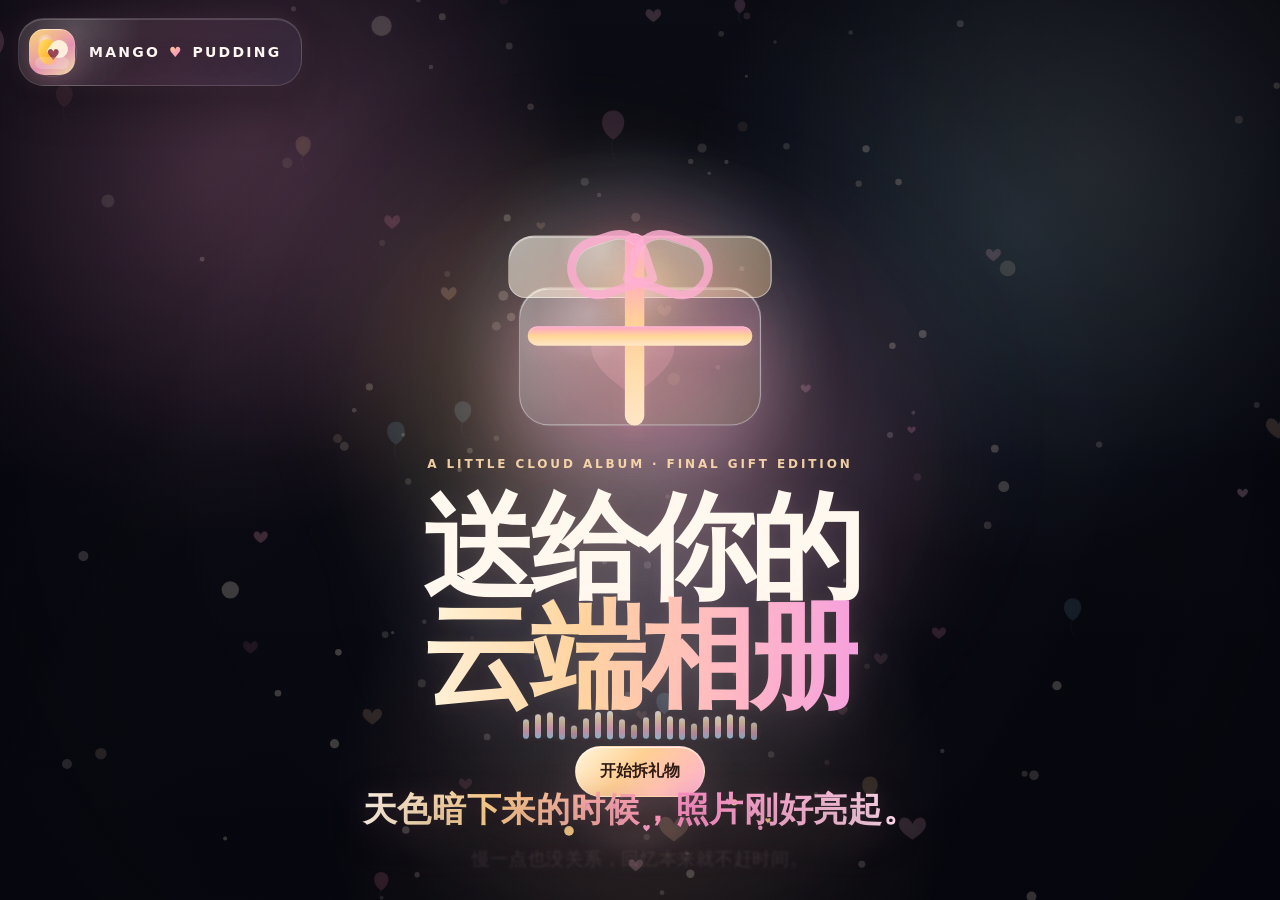
==== commit 6deb2d0e: "feat: admin studio (supabase) + visitor reads db" ====
--- a/index.html
+++ b/index.html
@@ -6,6 +6,7 @@
   <title>送给你的云端相册 · FINAL</title>
   <link rel="stylesheet" href="style.css" />
   <link rel="stylesheet" href="mobile.css" />
+  <link rel="icon" href="favicon.svg" type="image/svg+xml" />
 </head>
 <body>
   <div class="noise"></div>
@@ -214,8 +215,11 @@
   </div>
 
   <audio id="bgm" loop preload="none"></audio>
+  <script src="vendor/supabase.js"></script>
+  <script src="js/config/supabase.js"></script>
   <script src="lyrics.js"></script>
   <script src="app.js"></script>
+  <script src="js/backend/content.js"></script>
   <script src="mobile-shell.js"></script>
 </body>
 </html>
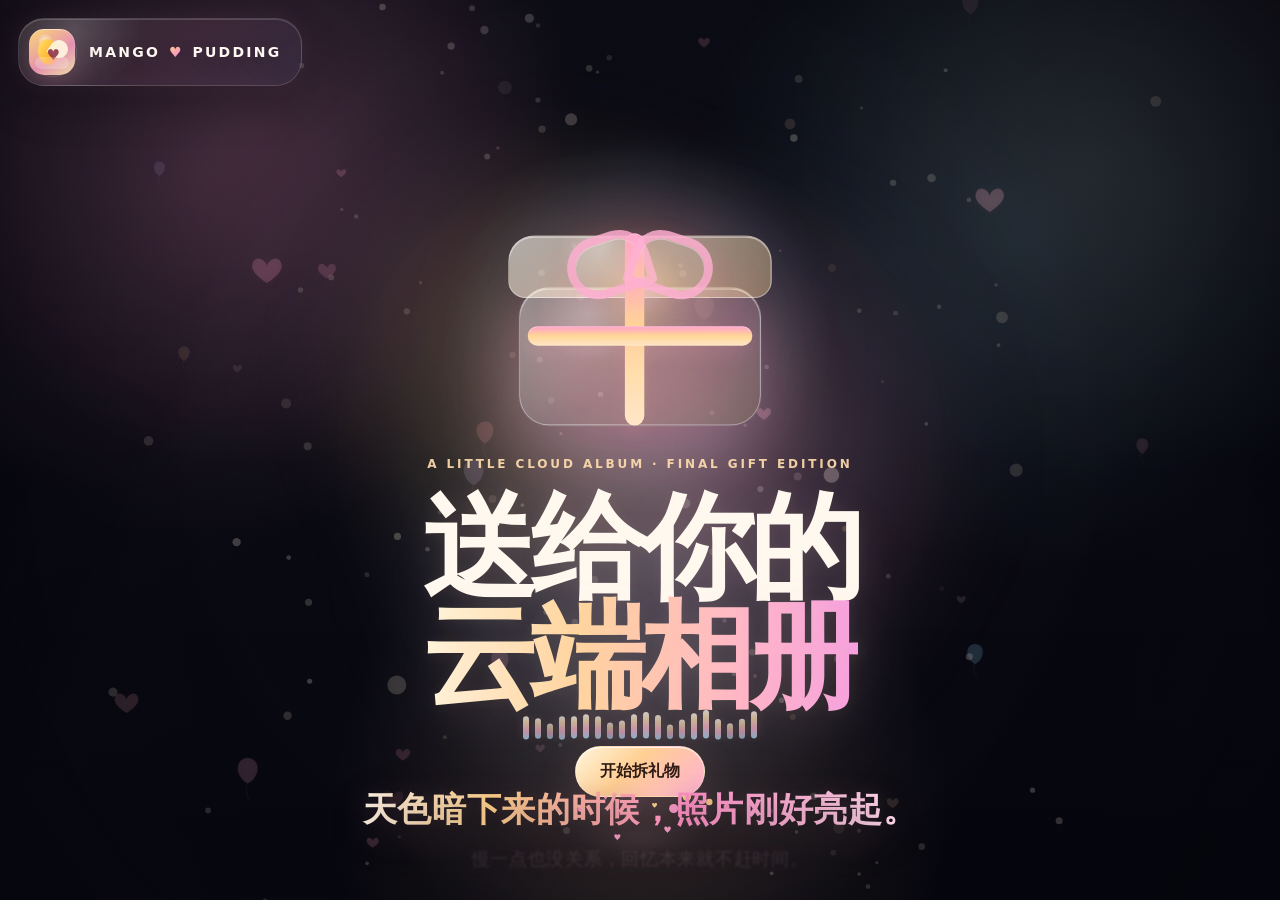
==== commit 9a1e22d4: "fix: big close button in photo modal, lock stage gestures" ====
--- a/index.html
+++ b/index.html
@@ -195,6 +195,10 @@
         <h3 id="modalTitle"></h3>
         <p id="modalDesc"></p>
       </div>
+      <div class="modal-close-bar">
+        <button type="button" id="modalCloseBar">返回相册</button>
+        <span class="modal-close-hint">下滑也可以关闭 · 左右滑动看下一张</span>
+      </div>
     </div>
   </div>
 
--- a/mobile.css
+++ b/mobile.css
@@ -533,4 +533,74 @@
   body[data-layout="grid"] .mobile-gallery {
     padding-top: calc(var(--m-status-h) + 18px) !important;
   }
+}
+/* ---- 大图弹窗：手机端必须一眼能关 ---- */
+.modal-close-bar { display: none !important; }
+@media (max-width: 820px) {
+  .modal-close-bar {
+    display: flex !important;
+    flex-direction: column;
+    gap: 6px;
+    padding: 12px 6px calc(env(safe-area-inset-bottom) + 8px);
+    position: sticky;
+    bottom: 0;
+    z-index: 25;
+    background: linear-gradient(180deg, rgba(14,12,22,0), rgba(14,12,22,.82) 38%);
+  }
+  .modal-close-bar button {
+    width: 100%;
+    padding: 14px;
+    border: 0;
+    border-radius: 999px;
+    font-weight: 800;
+    font-size: 15px;
+    color: #24160f;
+    background: linear-gradient(135deg, #ffe9c9, #ffcf9f 45%, #ffb7cf);
+    box-shadow: 0 14px 34px rgba(255, 170, 140, 0.22);
+  }
+  .modal-close-hint {
+    text-align: center;
+    font-size: 11px;
+    letter-spacing: 0.08em;
+    color: rgba(255, 246, 238, 0.55);
+  }
+  #modalClose {
+    width: 44px !important;
+    height: 44px !important;
+    top: calc(env(safe-area-inset-top) + 8px) !important;
+    right: 12px !important;
+    background: rgba(8, 8, 14, 0.62) !important;
+    border: 1px solid rgba(255, 255, 255, 0.3) !important;
+    color: #fff8ef !important;
+    font-size: 22px !important;
+    line-height: 1 !important;
+    z-index: 30;
+  }
+  body.modal-open .album-stage,
+  body.modal-open .m-dock,
+  body.modal-open .lyric-overlay {
+    pointer-events: none !important;
+  }
+}
+@media (max-width: 820px) {
+  .modal-photo-wrap {
+    max-height: 46dvh !important;
+    min-height: 0 !important;
+  }
+  .modal-photo-wrap img {
+    max-height: 46dvh !important;
+    min-height: 0 !important;
+    object-fit: cover;
+  }
+  .modal-content {
+    padding-top: 4px !important;
+    padding-bottom: 10px !important;
+  }
+  .modal-content h3 {
+    margin-bottom: 8px !important;
+  }
+  .modal-content p:last-child {
+    font-size: 13px;
+    line-height: 1.7;
+  }
 }
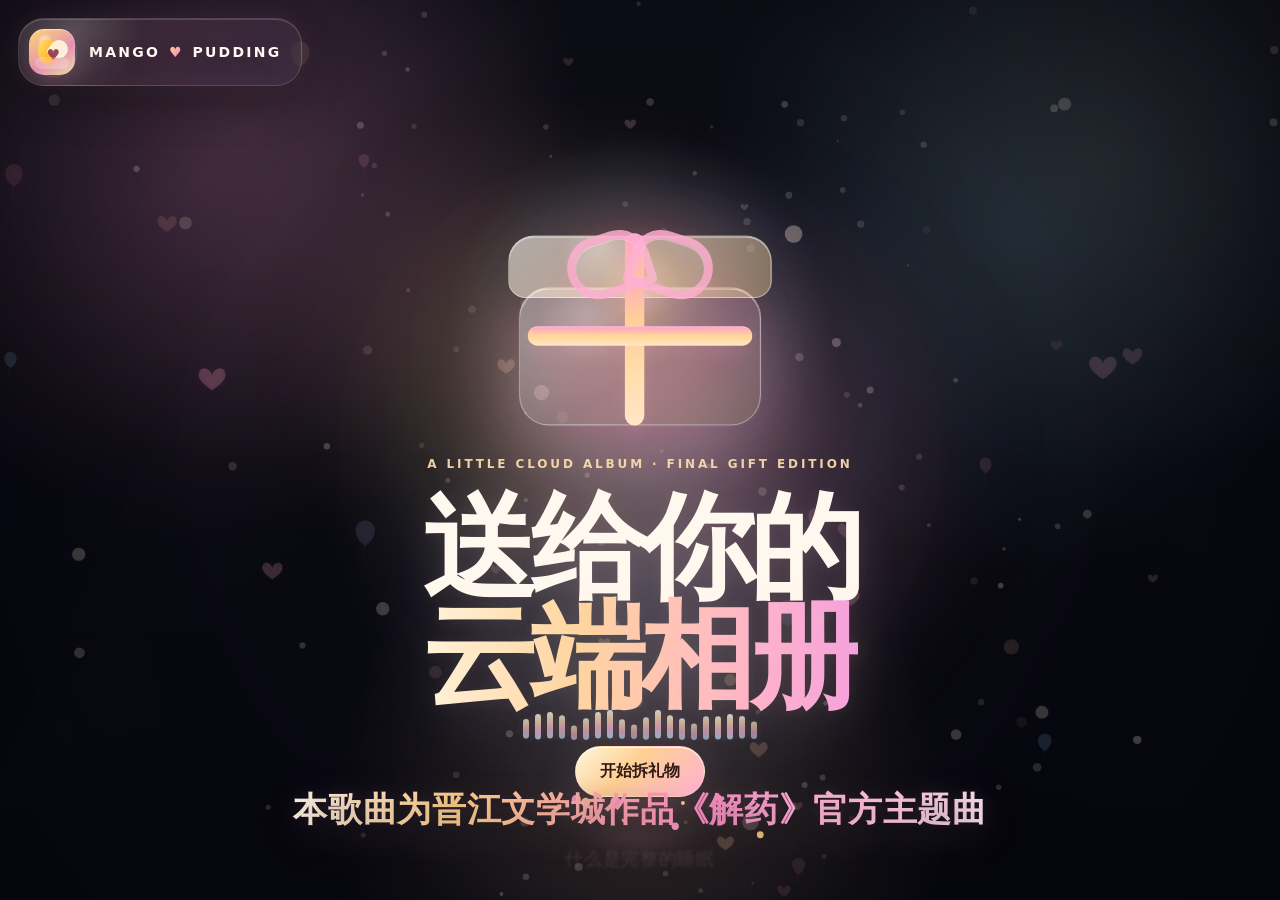
==== commit 144806f8: "feat: song list sheet, 予你 as track 1, fix src override" ====
--- a/index.html
+++ b/index.html
@@ -218,6 +218,16 @@
     </div>
   </div>
 
+  <div class="m-sheet" id="musicSheet" aria-hidden="true">
+    <div class="m-sheet-backdrop" data-close-sheet></div>
+    <div class="m-sheet-card" role="dialog" aria-label="选择歌曲">
+      <p class="m-sheet-title">现在播放</p>
+      <button type="button" class="m-play-toggle" id="mPlayToggle">▶ 播放</button>
+      <div class="m-tracks" id="mTracks"></div>
+      <button type="button" class="m-sheet-close" data-close-sheet>收起</button>
+    </div>
+  </div>
+
   <audio id="bgm" loop preload="none"></audio>
   <script src="vendor/supabase.js"></script>
   <script src="js/config/supabase.js"></script>
--- a/mobile.css
+++ b/mobile.css
@@ -603,4 +603,45 @@
     font-size: 13px;
     line-height: 1.7;
   }
+}
+/* ---- 音乐面板 ---- */
+@media (max-width: 820px) {
+  .m-play-toggle {
+    width: 100%;
+    padding: 13px;
+    margin-bottom: 12px;
+    border-radius: 999px;
+    border: 1px solid rgba(255, 214, 170, 0.42);
+    background: linear-gradient(135deg, rgba(255, 233, 201, 0.2), rgba(255, 183, 207, 0.14));
+    color: #ffe9c9;
+    font-weight: 800;
+    font-size: 14px;
+  }
+  .m-play-toggle.is-playing {
+    background: linear-gradient(135deg, rgba(255, 233, 201, 0.34), rgba(255, 183, 207, 0.24));
+    color: #fff8ef;
+  }
+  .m-tracks { display: grid; gap: 8px; margin-bottom: 12px; max-height: 46dvh; overflow-y: auto; }
+  .m-track {
+    display: grid;
+    grid-template-columns: 34px 1fr auto;
+    align-items: center;
+    gap: 10px;
+    padding: 13px 14px;
+    border-radius: 14px;
+    border: 1px solid rgba(255, 255, 255, 0.09);
+    background: rgba(255, 255, 255, 0.05);
+    color: rgba(255, 246, 238, 0.9);
+    font-size: 14px;
+    text-align: left;
+  }
+  .m-track.is-on {
+    border-color: rgba(255, 214, 170, 0.45);
+    background: linear-gradient(135deg, rgba(255, 214, 170, 0.18), rgba(255, 170, 200, 0.12));
+    color: #fff8ef;
+  }
+  .m-track-index { font-size: 11px; letter-spacing: 0.1em; color: rgba(255, 214, 170, 0.75); }
+  .m-track-title { overflow: hidden; text-overflow: ellipsis; white-space: nowrap; }
+  .m-track-state { font-size: 10px; letter-spacing: 0.08em; color: rgba(255, 246, 238, 0.5); }
+  .m-track.is-missing { opacity: 0.55; }
 }
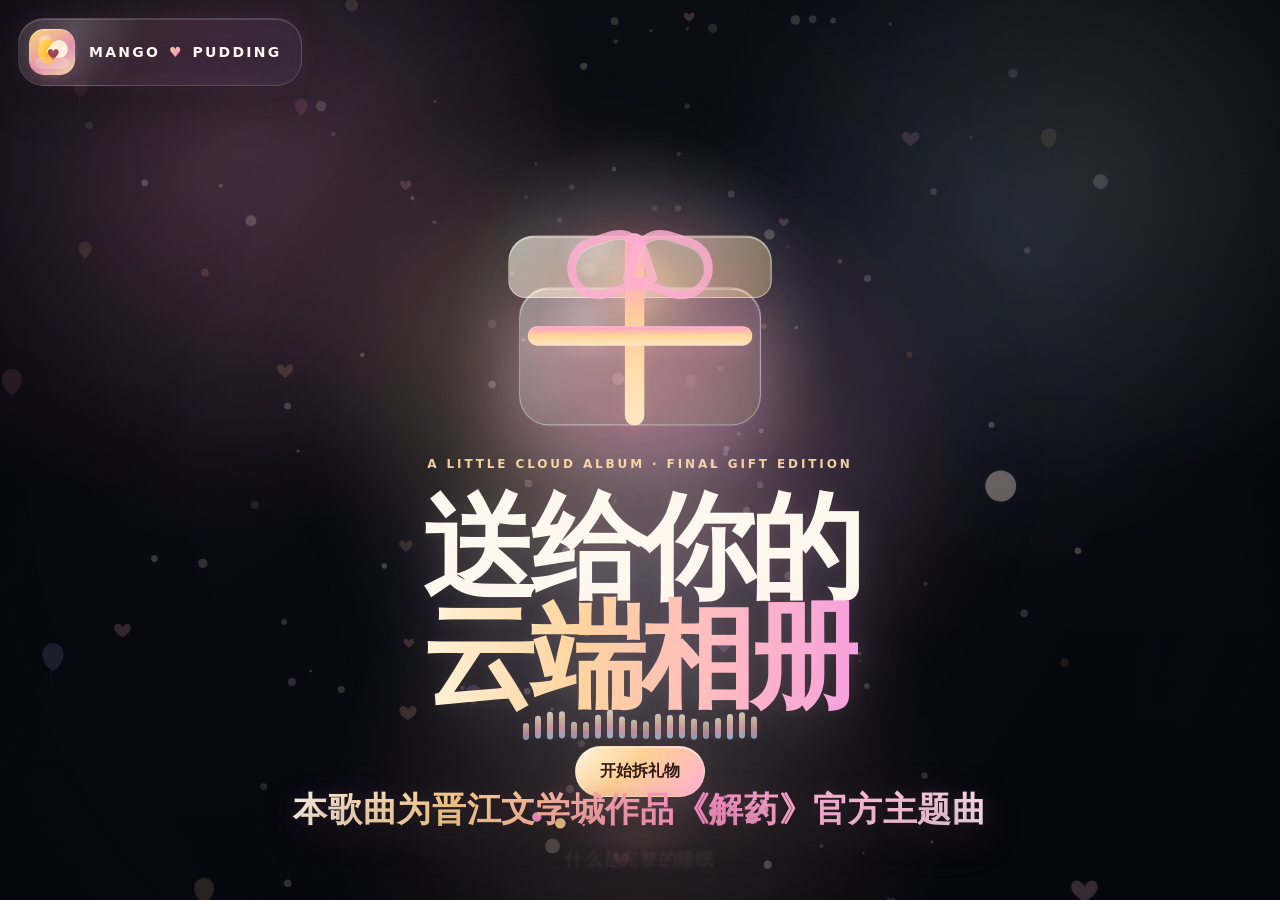
==== commit eeffe1e5: "fix: restore pinned photos on mobile" ====
--- a/index.html
+++ b/index.html
@@ -153,6 +153,7 @@
         <button type="button" data-act="letter"><span aria-hidden="true">✦</span><em>信</em></button>
         <button type="button" data-act="music"><span aria-hidden="true">♪</span><em>音乐</em></button>
       </nav>
+      <button type="button" class="m-pin-restore" id="mPinRestore" hidden>↺ 放回相册</button>
     </section>
 
     <section class="panel-screen" id="timelinePanel">
--- a/mobile.css
+++ b/mobile.css
@@ -644,4 +644,27 @@
   .m-track-title { overflow: hidden; text-overflow: ellipsis; white-space: nowrap; }
   .m-track-state { font-size: 10px; letter-spacing: 0.08em; color: rgba(255, 246, 238, 0.5); }
   .m-track.is-missing { opacity: 0.55; }
+}
+/* ---- 照片被"取出来"后的放回按钮 ---- */
+.m-pin-restore { display: none !important; }
+@media (max-width: 820px) {
+  .m-pin-restore {
+    display: inline-flex !important;
+    align-items: center;
+    gap: 6px;
+    position: fixed;
+    left: 50%;
+    bottom: calc(var(--m-dock-h) + var(--m-lyric-h) + var(--m-gap) + 10px);
+    transform: translateX(-50%);
+    z-index: 69;
+    padding: 10px 18px;
+    border-radius: 999px;
+    border: 1px solid rgba(255, 214, 170, 0.5);
+    background: linear-gradient(135deg, rgba(255, 233, 201, 0.95), rgba(255, 183, 207, 0.9));
+    color: #24160f;
+    font-size: 13px;
+    font-weight: 800;
+    box-shadow: 0 12px 30px rgba(0, 0, 0, 0.35);
+  }
+  .m-pin-restore[hidden] { display: none !important; }
 }
